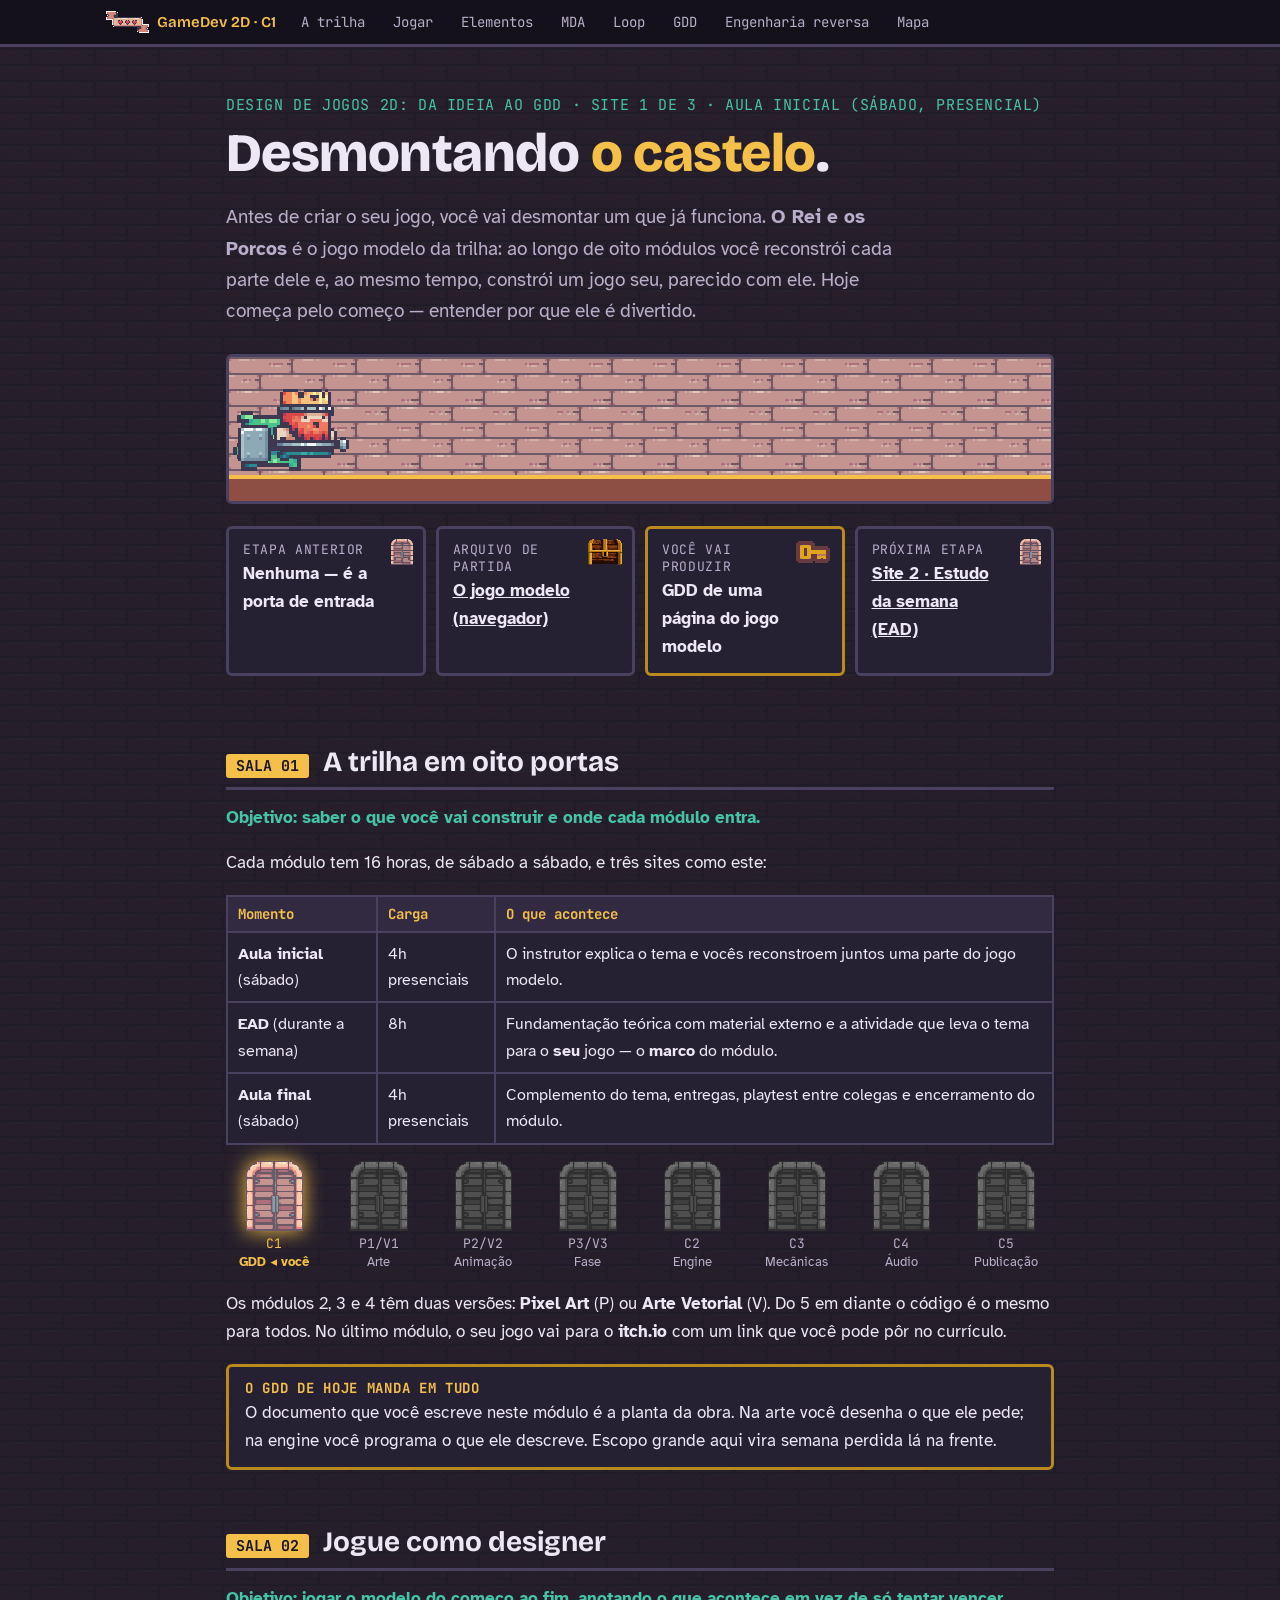
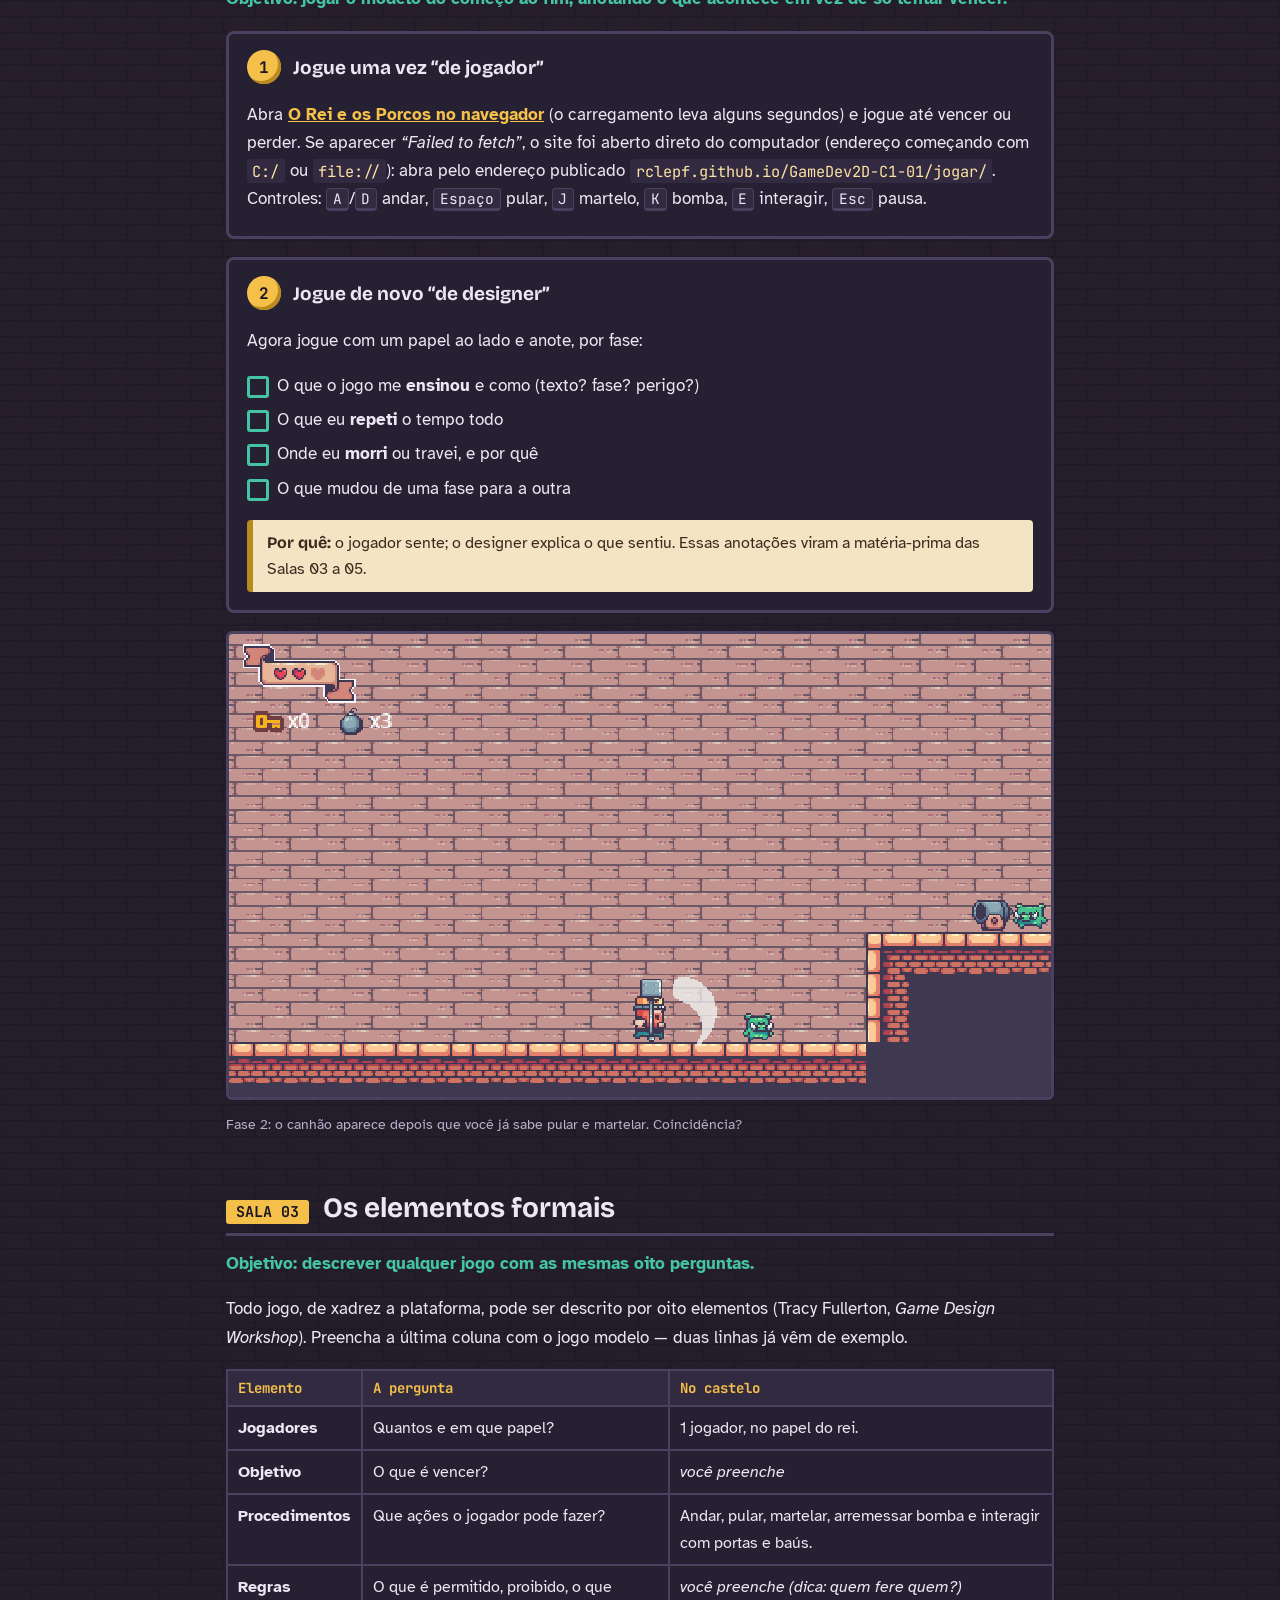
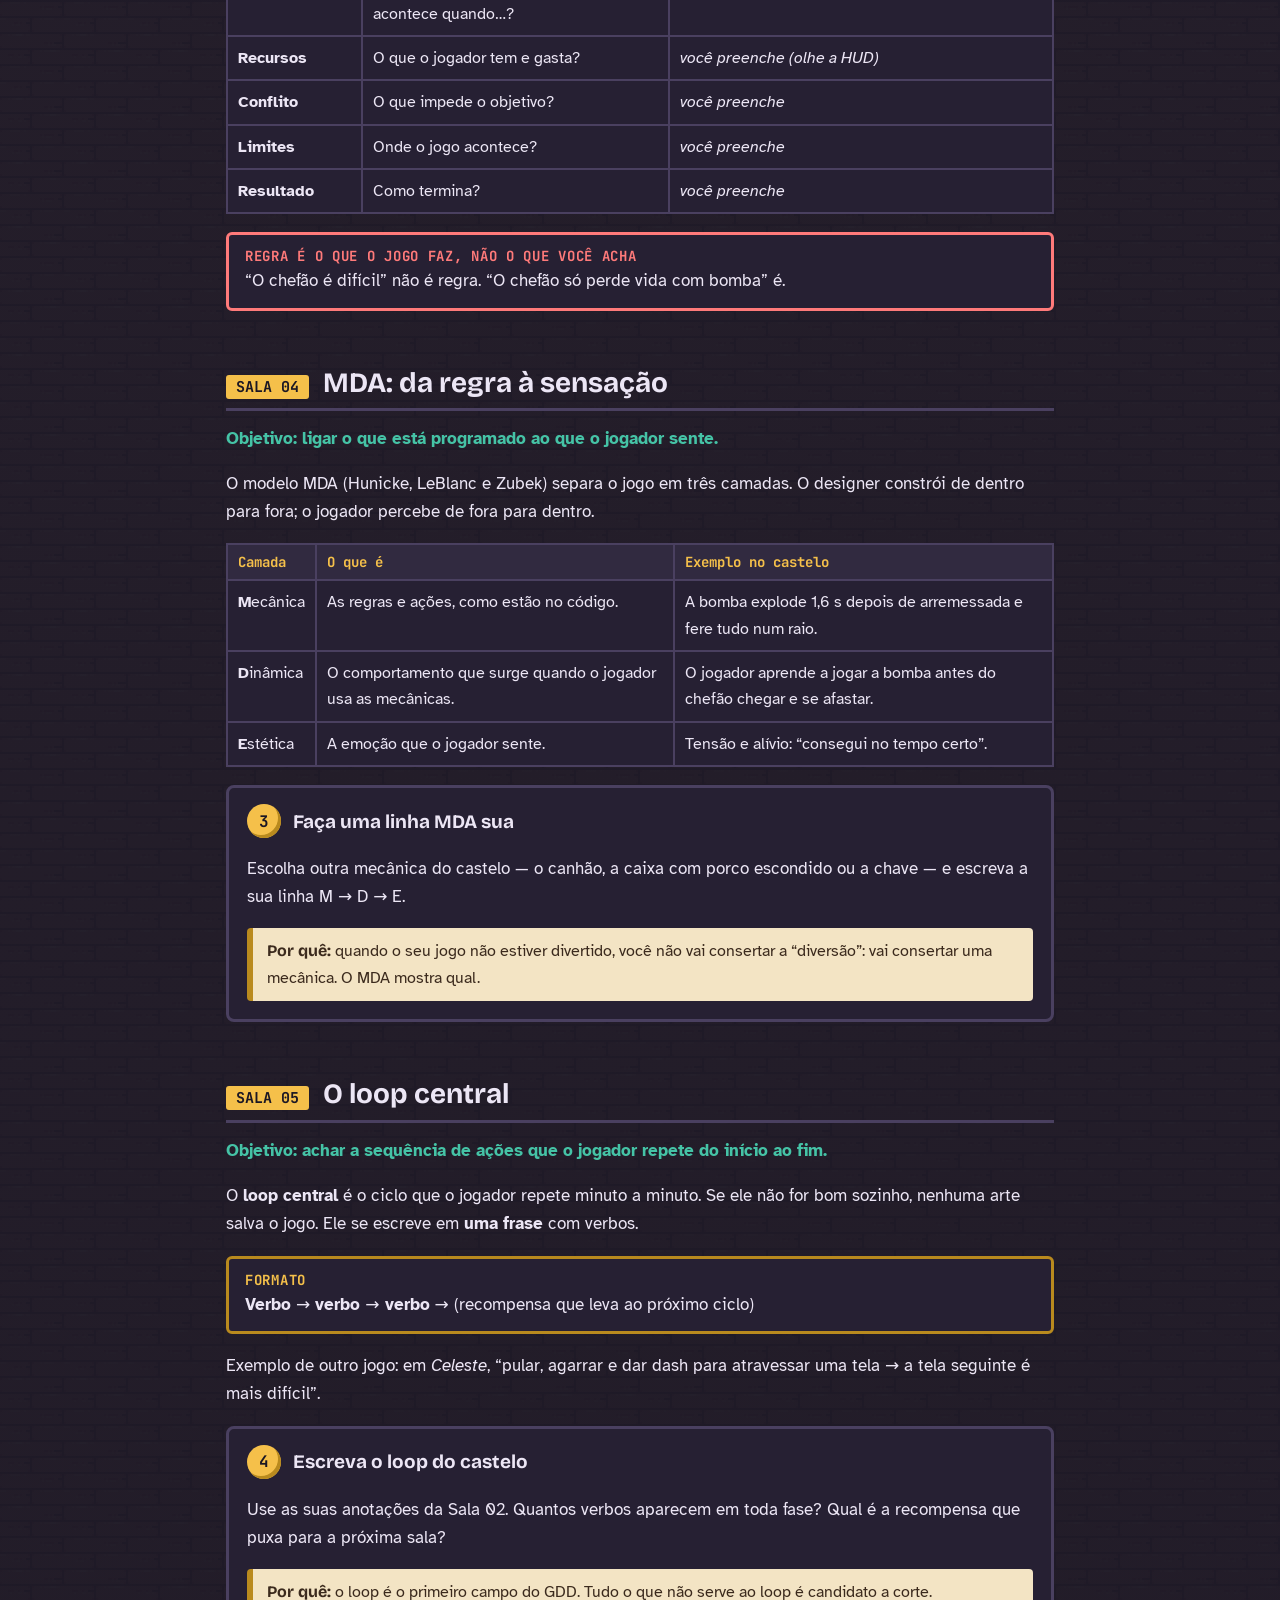
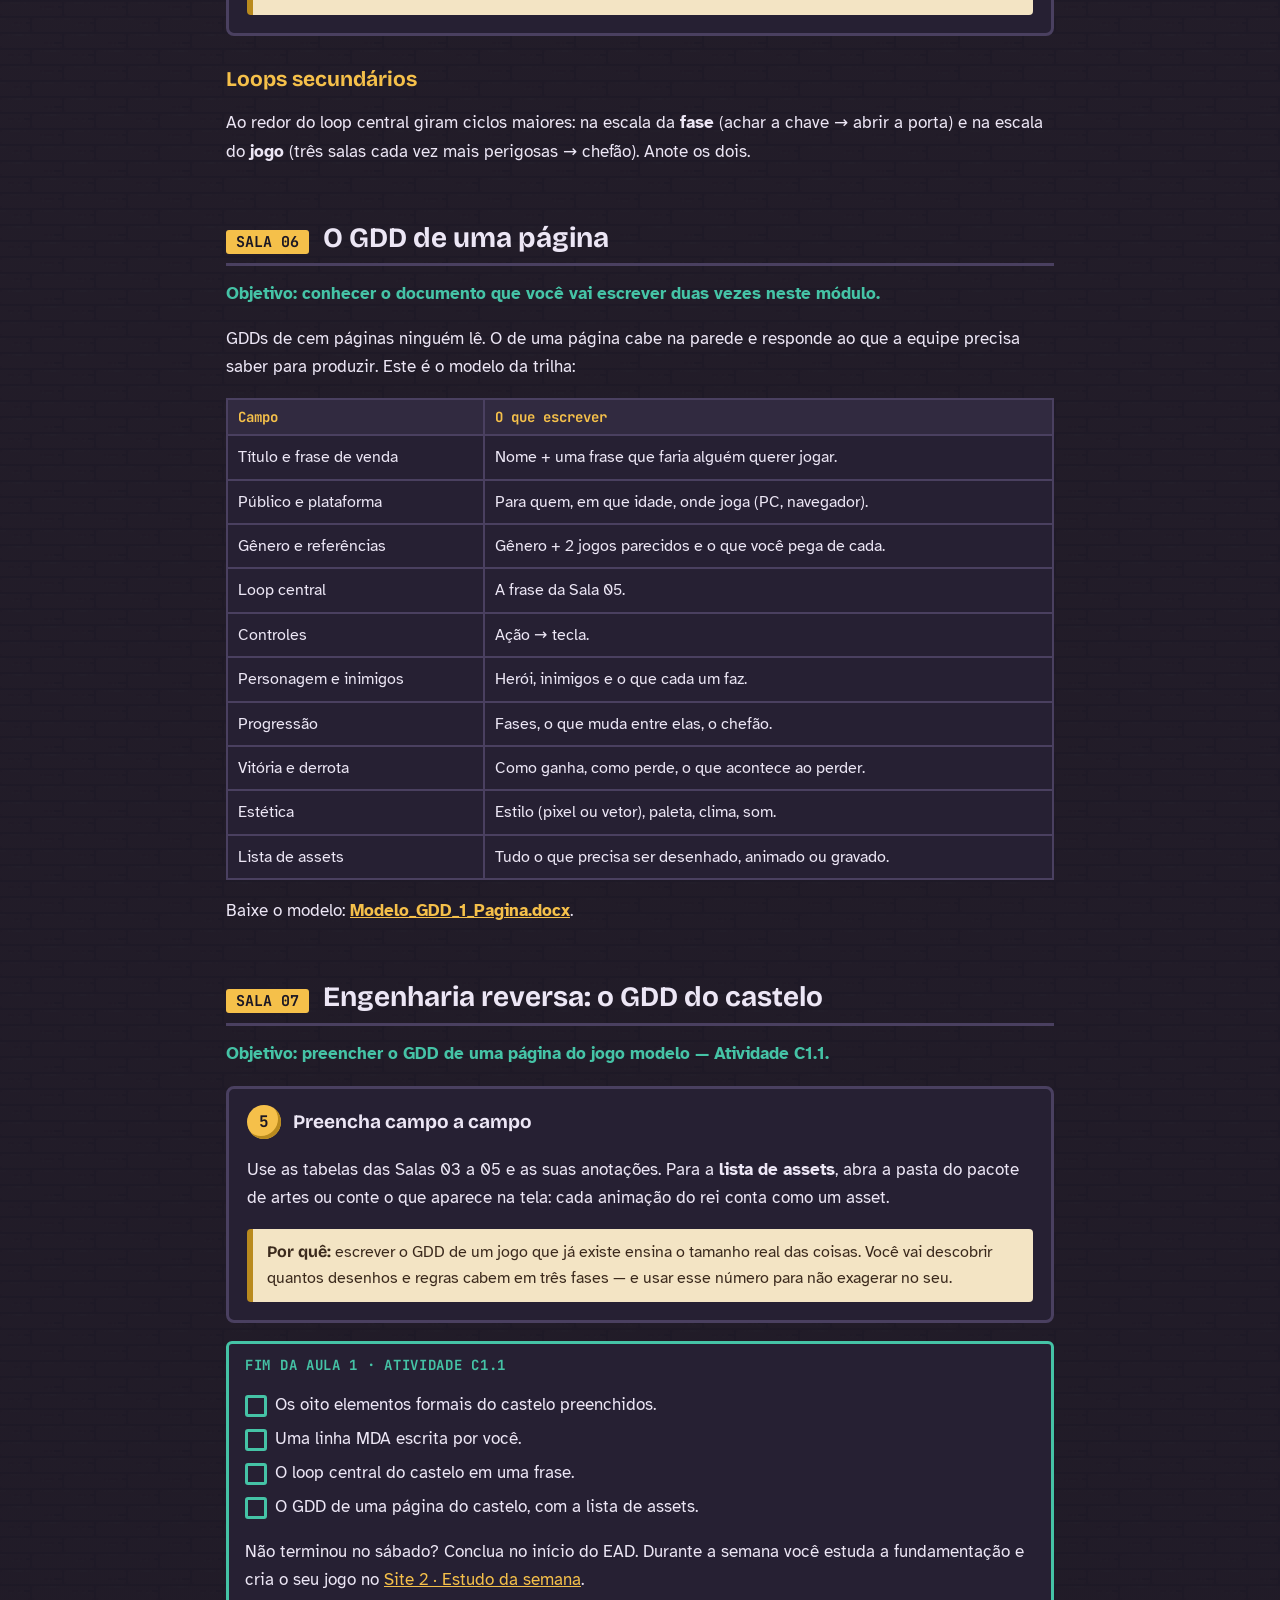
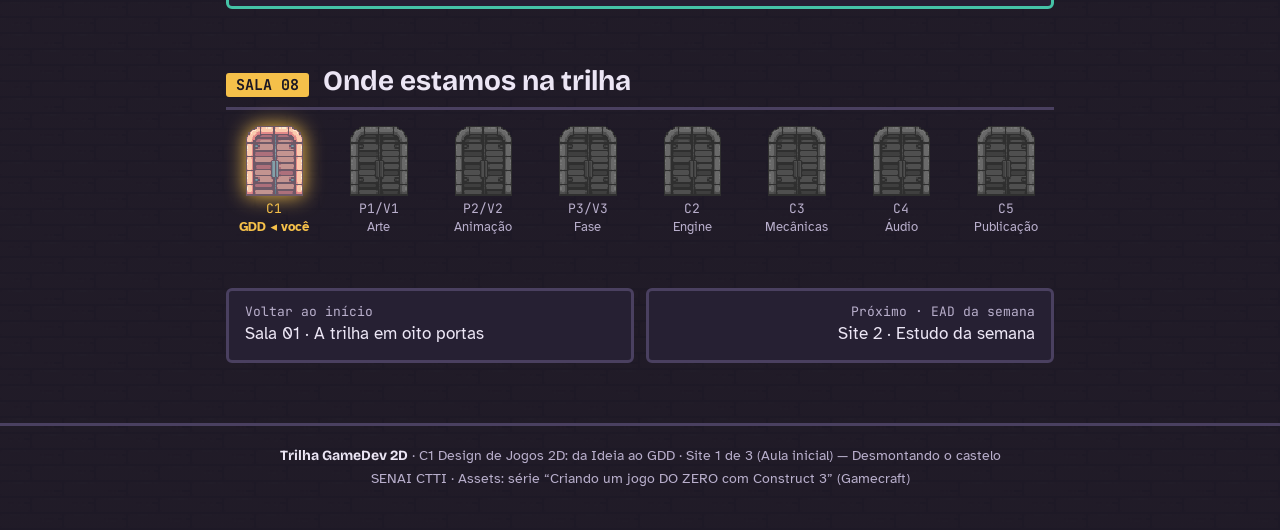
==== index.html @ 8944d8a1 "first commit" ====
<!DOCTYPE html>
<html lang="pt-BR">
<head>
<meta charset="utf-8">
<meta name="viewport" content="width=device-width, initial-scale=1">
<title>C1 · Desmontando o castelo — Trilha GameDev 2D</title>
<link rel="preconnect" href="https://fonts.googleapis.com">
<link rel="preconnect" href="https://fonts.gstatic.com" crossorigin>
<link href="https://fonts.googleapis.com/css2?family=Atkinson+Hyperlegible:wght@400;700&family=Bricolage+Grotesque:opsz,wght@12..96,600;700;800&family=JetBrains+Mono:wght@400;600;700&display=swap" rel="stylesheet">
<link rel="stylesheet" href="trilha.css">
</head>
<body>

<header class="hud"><div class="dentro">
  <span class="marca"><img src="img/vida.png" alt="">GameDev 2D · C1</span>
  <nav>
    <a href="#sala1">A trilha</a><a href="#sala2">Jogar</a><a href="#sala3">Elementos</a><a href="#sala4">MDA</a>
    <a href="#sala5">Loop</a><a href="#sala6">GDD</a><a href="#sala7">Engenharia reversa</a><a href="#sala8">Mapa</a>
  </nav>
</div></header>

<section class="abertura">
  <div class="selo">DESIGN DE JOGOS 2D: DA IDEIA AO GDD · SITE 1 DE 3 · AULA INICIAL (SÁBADO, PRESENCIAL)</div>
  <h1>Desmontando <em>o castelo</em>.</h1>
  <p class="lead">Antes de criar o seu jogo, você vai desmontar um que já funciona. <b>O Rei e os Porcos</b> é o jogo modelo da trilha: ao longo de oito módulos você reconstrói cada parte dele e, ao mesmo tempo, constrói um jogo seu, parecido com ele. Hoje começa pelo começo — entender por que ele é divertido.</p>
  <div class="palco" aria-hidden="true"><div class="sprite porco"></div><div class="sprite rei"></div></div>

  <div class="inventario">
    <div class="slot"><img src="img/porta.png" alt=""><div class="rot">Etapa anterior</div><div class="val">Nenhuma — é a porta de entrada</div></div>
    <div class="slot"><img src="img/bau.png" alt=""><div class="rot">Arquivo de partida</div><div class="val"><a href="jogar/index.html" target="_blank" rel="noopener">O jogo modelo (navegador)</a></div></div>
    <div class="slot entrega"><img src="img/chave.png" alt=""><div class="rot">Você vai produzir</div><div class="val">GDD de uma página do jogo modelo</div></div>
    <div class="slot"><img src="img/porta.png" alt=""><div class="rot">Próxima etapa</div><div class="val"><a href="https://rclepf.github.io/GameDev2D-C1-02/">Site 2 · Estudo da semana (EAD)</a></div></div>
  </div>
</section>

<main>

<section class="sala" id="sala1">
  <div class="sala-cab"><span class="sala-num">SALA 01</span><h2>A trilha em oito portas</h2></div>
  <p class="objetivo">Objetivo: saber o que você vai construir e onde cada módulo entra.</p>
  <p>Cada módulo tem 16 horas, de sábado a sábado, e três sites como este:</p>
  <table>
    <tr><th>Momento</th><th>Carga</th><th>O que acontece</th></tr>
    <tr><td><b>Aula inicial</b> (sábado)</td><td>4h presenciais</td><td>O instrutor explica o tema e vocês reconstroem juntos uma parte do jogo modelo.</td></tr>
    <tr><td><b>EAD</b> (durante a semana)</td><td>8h</td><td>Fundamentação teórica com material externo e a atividade que leva o tema para o <b>seu</b> jogo — o <b>marco</b> do módulo.</td></tr>
    <tr><td><b>Aula final</b> (sábado)</td><td>4h presenciais</td><td>Complemento do tema, entregas, playtest entre colegas e encerramento do módulo.</td></tr>
  </table>
  <div class="mapa">
    <div class="porta aqui"><img src="img/porta.png" alt=""><b>C1</b>GDD ◂ você</div>
    <div class="porta futura"><img src="img/porta.png" alt=""><b>P1/V1</b>Arte</div>
    <div class="porta futura"><img src="img/porta.png" alt=""><b>P2/V2</b>Animação</div>
    <div class="porta futura"><img src="img/porta.png" alt=""><b>P3/V3</b>Fase</div>
    <div class="porta futura"><img src="img/porta.png" alt=""><b>C2</b>Engine</div>
    <div class="porta futura"><img src="img/porta.png" alt=""><b>C3</b>Mecânicas</div>
    <div class="porta futura"><img src="img/porta.png" alt=""><b>C4</b>Áudio</div>
    <div class="porta futura"><img src="img/porta.png" alt=""><b>C5</b>Publicação</div>
  </div>
  <p>Os módulos 2, 3 e 4 têm duas versões: <b>Pixel Art</b> (P) ou <b>Arte Vetorial</b> (V). Do 5 em diante o código é o mesmo para todos. No último módulo, o seu jogo vai para o <b>itch.io</b> com um link que você pode pôr no currículo.</p>
  <div class="caixa dica"><span class="tag">O GDD de hoje manda em tudo</span>O documento que você escreve neste módulo é a planta da obra. Na arte você desenha o que ele pede; na engine você programa o que ele descreve. Escopo grande aqui vira semana perdida lá na frente.</div>
</section>

<section class="sala" id="sala2">
  <div class="sala-cab"><span class="sala-num">SALA 02</span><h2>Jogue como designer</h2></div>
  <p class="objetivo">Objetivo: jogar o modelo do começo ao fim, anotando o que acontece em vez de só tentar vencer.</p>
  <div class="passo">
    <div class="passo-tit"><span class="moeda">1</span>Jogue uma vez “de jogador”</div>
    <p>Abra <a href="jogar/index.html" target="_blank" rel="noopener"><b>O Rei e os Porcos no navegador</b></a> (o carregamento leva alguns segundos) e jogue até vencer ou perder. Se aparecer <i>“Failed to fetch”</i>, o site foi aberto direto do computador (endereço começando com <code>C:/</code> ou <code>file://</code>): abra pelo endereço publicado <code>rclepf.github.io/GameDev2D-C1-01/jogar/</code>. Controles: <kbd>A</kbd>/<kbd>D</kbd> andar, <kbd>Espaço</kbd> pular, <kbd>J</kbd> martelo, <kbd>K</kbd> bomba, <kbd>E</kbd> interagir, <kbd>Esc</kbd> pausa.</p>
  </div>
  <div class="passo">
    <div class="passo-tit"><span class="moeda">2</span>Jogue de novo “de designer”</div>
    <p>Agora jogue com um papel ao lado e anote, por fase:</p>
    <ul class="lista-check">
      <li>O que o jogo me <b>ensinou</b> e como (texto? fase? perigo?)</li>
      <li>O que eu <b>repeti</b> o tempo todo</li>
      <li>Onde eu <b>morri</b> ou travei, e por quê</li>
      <li>O que mudou de uma fase para a outra</li>
    </ul>
    <div class="porque"><b>Por quê:</b> o jogador sente; o designer explica o que sentiu. Essas anotações viram a matéria-prima das Salas 03 a 05.</div>
  </div>
  <figure><img src="img/tela_canhao.png" alt="Fase 2: o rei sobre um bloco e um canhão operado por um porco na plataforma alta"><figcaption>Fase 2: o canhão aparece depois que você já sabe pular e martelar. Coincidência?</figcaption></figure>
</section>

<section class="sala" id="sala3">
  <div class="sala-cab"><span class="sala-num">SALA 03</span><h2>Os elementos formais</h2></div>
  <p class="objetivo">Objetivo: descrever qualquer jogo com as mesmas oito perguntas.</p>
  <p>Todo jogo, de xadrez a plataforma, pode ser descrito por oito elementos (Tracy Fullerton, <i>Game Design Workshop</i>). Preencha a última coluna com o jogo modelo — duas linhas já vêm de exemplo.</p>
  <table>
    <tr><th>Elemento</th><th>A pergunta</th><th>No castelo</th></tr>
    <tr><td><b>Jogadores</b></td><td>Quantos e em que papel?</td><td>1 jogador, no papel do rei.</td></tr>
    <tr><td><b>Objetivo</b></td><td>O que é vencer?</td><td><i>você preenche</i></td></tr>
    <tr><td><b>Procedimentos</b></td><td>Que ações o jogador pode fazer?</td><td>Andar, pular, martelar, arremessar bomba e interagir com portas e baús.</td></tr>
    <tr><td><b>Regras</b></td><td>O que é permitido, proibido, o que acontece quando…?</td><td><i>você preenche (dica: quem fere quem?)</i></td></tr>
    <tr><td><b>Recursos</b></td><td>O que o jogador tem e gasta?</td><td><i>você preenche (olhe a HUD)</i></td></tr>
    <tr><td><b>Conflito</b></td><td>O que impede o objetivo?</td><td><i>você preenche</i></td></tr>
    <tr><td><b>Limites</b></td><td>Onde o jogo acontece?</td><td><i>você preenche</i></td></tr>
    <tr><td><b>Resultado</b></td><td>Como termina?</td><td><i>você preenche</i></td></tr>
  </table>
  <div class="caixa atencao"><span class="tag">Regra é o que o jogo faz, não o que você acha</span>“O chefão é difícil” não é regra. “O chefão só perde vida com bomba” é.</div>
</section>

<section class="sala" id="sala4">
  <div class="sala-cab"><span class="sala-num">SALA 04</span><h2>MDA: da regra à sensação</h2></div>
  <p class="objetivo">Objetivo: ligar o que está programado ao que o jogador sente.</p>
  <p>O modelo MDA (Hunicke, LeBlanc e Zubek) separa o jogo em três camadas. O designer constrói de dentro para fora; o jogador percebe de fora para dentro.</p>
  <table>
    <tr><th>Camada</th><th>O que é</th><th>Exemplo no castelo</th></tr>
    <tr><td><b>M</b>ecânica</td><td>As regras e ações, como estão no código.</td><td>A bomba explode 1,6 s depois de arremessada e fere tudo num raio.</td></tr>
    <tr><td><b>D</b>inâmica</td><td>O comportamento que surge quando o jogador usa as mecânicas.</td><td>O jogador aprende a jogar a bomba antes do chefão chegar e se afastar.</td></tr>
    <tr><td><b>E</b>stética</td><td>A emoção que o jogador sente.</td><td>Tensão e alívio: “consegui no tempo certo”.</td></tr>
  </table>
  <div class="passo">
    <div class="passo-tit"><span class="moeda">3</span>Faça uma linha MDA sua</div>
    <p>Escolha outra mecânica do castelo — o canhão, a caixa com porco escondido ou a chave — e escreva a sua linha M → D → E.</p>
    <div class="porque"><b>Por quê:</b> quando o seu jogo não estiver divertido, você não vai consertar a “diversão”: vai consertar uma mecânica. O MDA mostra qual.</div>
  </div>
</section>

<section class="sala" id="sala5">
  <div class="sala-cab"><span class="sala-num">SALA 05</span><h2>O loop central</h2></div>
  <p class="objetivo">Objetivo: achar a sequência de ações que o jogador repete do início ao fim.</p>
  <p>O <b>loop central</b> é o ciclo que o jogador repete minuto a minuto. Se ele não for bom sozinho, nenhuma arte salva o jogo. Ele se escreve em <b>uma frase</b> com verbos.</p>
  <div class="caixa dica"><span class="tag">Formato</span><b>Verbo</b> → <b>verbo</b> → <b>verbo</b> → (recompensa que leva ao próximo ciclo)</div>
  <p>Exemplo de outro jogo: em <i>Celeste</i>, “pular, agarrar e dar dash para atravessar uma tela → a tela seguinte é mais difícil”.</p>
  <div class="passo">
    <div class="passo-tit"><span class="moeda">4</span>Escreva o loop do castelo</div>
    <p>Use as suas anotações da Sala 02. Quantos verbos aparecem em toda fase? Qual é a recompensa que puxa para a próxima sala?</p>
    <div class="porque"><b>Por quê:</b> o loop é o primeiro campo do GDD. Tudo o que não serve ao loop é candidato a corte.</div>
  </div>
  <h3>Loops secundários</h3>
  <p>Ao redor do loop central giram ciclos maiores: na escala da <b>fase</b> (achar a chave → abrir a porta) e na escala do <b>jogo</b> (três salas cada vez mais perigosas → chefão). Anote os dois.</p>
</section>

<section class="sala" id="sala6">
  <div class="sala-cab"><span class="sala-num">SALA 06</span><h2>O GDD de uma página</h2></div>
  <p class="objetivo">Objetivo: conhecer o documento que você vai escrever duas vezes neste módulo.</p>
  <p>GDDs de cem páginas ninguém lê. O de uma página cabe na parede e responde ao que a equipe precisa saber para produzir. Este é o modelo da trilha:</p>
  <table>
    <tr><th>Campo</th><th>O que escrever</th></tr>
    <tr><td>Título e frase de venda</td><td>Nome + uma frase que faria alguém querer jogar.</td></tr>
    <tr><td>Público e plataforma</td><td>Para quem, em que idade, onde joga (PC, navegador).</td></tr>
    <tr><td>Gênero e referências</td><td>Gênero + 2 jogos parecidos e o que você pega de cada.</td></tr>
    <tr><td>Loop central</td><td>A frase da Sala 05.</td></tr>
    <tr><td>Controles</td><td>Ação → tecla.</td></tr>
    <tr><td>Personagem e inimigos</td><td>Herói, inimigos e o que cada um faz.</td></tr>
    <tr><td>Progressão</td><td>Fases, o que muda entre elas, o chefão.</td></tr>
    <tr><td>Vitória e derrota</td><td>Como ganha, como perde, o que acontece ao perder.</td></tr>
    <tr><td>Estética</td><td>Estilo (pixel ou vetor), paleta, clima, som.</td></tr>
    <tr><td>Lista de assets</td><td>Tudo o que precisa ser desenhado, animado ou gravado.</td></tr>
  </table>
  <p>Baixe o modelo: <a href="Modelo_GDD_1_Pagina.docx"><b>Modelo_GDD_1_Pagina.docx</b></a>.</p>
</section>

<section class="sala" id="sala7">
  <div class="sala-cab"><span class="sala-num">SALA 07</span><h2>Engenharia reversa: o GDD do castelo</h2></div>
  <p class="objetivo">Objetivo: preencher o GDD de uma página do jogo modelo — Atividade C1.1.</p>
  <div class="passo">
    <div class="passo-tit"><span class="moeda">5</span>Preencha campo a campo</div>
    <p>Use as tabelas das Salas 03 a 05 e as suas anotações. Para a <b>lista de assets</b>, abra a pasta do pacote de artes ou conte o que aparece na tela: cada animação do rei conta como um asset.</p>
    <div class="porque"><b>Por quê:</b> escrever o GDD de um jogo que já existe ensina o tamanho real das coisas. Você vai descobrir quantos desenhos e regras cabem em três fases — e usar esse número para não exagerar no seu.</div>
  </div>
  <div class="caixa checkpoint"><span class="tag">Fim da aula 1 · Atividade C1.1</span>
    <ul class="lista-check">
      <li>Os oito elementos formais do castelo preenchidos.</li>
      <li>Uma linha MDA escrita por você.</li>
      <li>O loop central do castelo em uma frase.</li>
      <li>O GDD de uma página do castelo, com a lista de assets.</li>
    </ul>
    Não terminou no sábado? Conclua no início do EAD. Durante a semana você estuda a fundamentação e cria o seu jogo no <a href="https://rclepf.github.io/GameDev2D-C1-02/">Site 2 · Estudo da semana</a>.
  </div>
</section>

<section class="sala" id="sala8">
  <div class="sala-cab"><span class="sala-num">SALA 08</span><h2>Onde estamos na trilha</h2></div>
  <div class="mapa">
    <div class="porta aqui"><img src="img/porta.png" alt=""><b>C1</b>GDD ◂ você</div>
    <div class="porta futura"><img src="img/porta.png" alt=""><b>P1/V1</b>Arte</div>
    <div class="porta futura"><img src="img/porta.png" alt=""><b>P2/V2</b>Animação</div>
    <div class="porta futura"><img src="img/porta.png" alt=""><b>P3/V3</b>Fase</div>
    <div class="porta futura"><img src="img/porta.png" alt=""><b>C2</b>Engine</div>
    <div class="porta futura"><img src="img/porta.png" alt=""><b>C3</b>Mecânicas</div>
    <div class="porta futura"><img src="img/porta.png" alt=""><b>C4</b>Áudio</div>
    <div class="porta futura"><img src="img/porta.png" alt=""><b>C5</b>Publicação</div>
  </div>
  <nav class="vizinhos">
    <a href="#sala1"><small>Voltar ao início</small>Sala 01 · A trilha em oito portas</a>
    <a class="prox" href="https://rclepf.github.io/GameDev2D-C1-02/"><small>Próximo · EAD da semana</small>Site 2 · Estudo da semana</a>
  </nav>
</section>
</main>

<footer><b>Trilha GameDev 2D</b> · C1 Design de Jogos 2D: da Ideia ao GDD · Site 1 de 3 (Aula inicial) — Desmontando o castelo<br>SENAI CTTI · Assets: série “Criando um jogo DO ZERO com Construct 3” (Gamecraft)</footer>
<script src="trilha.js"></script>
</body>
</html>
---- trilha.css ----
/* Trilha GameDev 2D — identidade visual "castelo em pixel art" (SENAI CTTI) */
:root {
  --noite: #1b1724;
  --pedra: #262033;
  --pedra-2: #312a40;
  --borda: #4a4060;
  --texto: #ece6f5;
  --texto-2: #b9afcc;
  --ouro: #f5c04a;
  --ouro-esc: #b98a1e;
  --tijolo: #d98e7b;
  --porco: #45c3a6;
  --perigo: #ff7a7a;
  --pergaminho: #f3e4c4;
  --tinta: #3b2a1d;
  --codigo: #14111b;
  --largura: 860px;
  --pixel: "Bricolage Grotesque", "Segoe UI", system-ui, sans-serif;  /* títulos: legível, com personalidade */
  --rotulo: "JetBrains Mono", Consolas, monospace;              /* etiquetas pequenas */
  --corpo: "Atkinson Hyperlegible", system-ui, sans-serif;
  --mono: "JetBrains Mono", Consolas, monospace;
}
* { box-sizing: border-box; }
html { scroll-behavior: smooth; scroll-padding-top: 72px; }
body {
  margin: 0; background: var(--noite); color: var(--texto);
  font: 17px/1.65 var(--corpo);
  background-image: linear-gradient(rgba(27,23,36,.93), rgba(27,23,36,.97)), url(img/tijolo.png);
  background-size: auto, 64px 64px; image-rendering: pixelated;
}
img { image-rendering: pixelated; max-width: 100%; }
a { color: var(--ouro); }
code { font: .9em var(--mono); background: var(--pedra-2); padding: .1em .35em; border-radius: 3px; color: #ffe3a3; }
kbd { font: .85em var(--mono); background: var(--pedra-2); border: 1px solid var(--borda); border-bottom-width: 3px; border-radius: 4px; padding: 0 .4em; }

/* barra superior estilo HUD */
.hud {
  position: sticky; top: 0; z-index: 10; background: rgba(20,17,27,.95);
  border-bottom: 3px solid var(--borda); backdrop-filter: blur(4px);
}
.hud .dentro { max-width: 1100px; margin: 0 auto; display: flex; align-items: center; gap: 14px; padding: 8px 16px; overflow-x: auto; }
.hud .marca { font: 600 15px var(--pixel); color: var(--ouro); white-space: nowrap; display: flex; align-items: center; gap: 8px; }
.hud .marca img { height: 22px; }
.hud nav { display: flex; gap: 6px; }
.hud nav a {
  font: 14px var(--rotulo); color: var(--texto-2); text-decoration: none; white-space: nowrap;
  padding: 3px 9px; border: 2px solid transparent; border-radius: 4px;
}
.hud nav a:hover { color: var(--texto); border-color: var(--borda); background: var(--pedra); }

/* abertura */
.abertura { max-width: var(--largura); margin: 0 auto; padding: 48px 16px 8px; }
.selo { font: 15px var(--rotulo); color: var(--porco); letter-spacing: .04em; }
h1 { font: 800 clamp(34px, 6vw, 54px)/1.08 var(--pixel); letter-spacing: -0.01em; margin: 10px 0 14px; color: var(--texto); }
h1 em { font-style: normal; color: var(--ouro); }
.lead { font-size: 19px; color: var(--texto-2); max-width: 680px; }
.palco {
  margin: 26px 0 8px; height: 150px; position: relative; overflow: hidden;
  border: 3px solid var(--borda); border-radius: 6px; background: var(--pedra) url(img/tijolo.png) 0 0 / 64px 64px;
}
.palco::after { content: ""; position: absolute; left: 0; right: 0; bottom: 0; height: 22px; background: #8d4f43; border-top: 4px solid var(--ouro); }
.sprite { position: absolute; bottom: 22px; background-repeat: no-repeat; }
.rei { width: 219px; height: 180px; background-image: url(img/rei_run.png); animation: quadros 0.8s steps(8) infinite, atravessa 9s linear infinite; bottom: -14px; }
.porco { width: 84px; height: 84px; background-image: url(img/porco_run.png); animation: quadros6 0.6s steps(6) infinite, foge 9s linear infinite; bottom: 18px; }
@keyframes quadros { to { background-position: -1752px 0; } }
@keyframes quadros6 { to { background-position: -504px 0; } }
@keyframes atravessa { from { left: -220px; } to { left: 100%; } }
@keyframes foge { from { left: -40px; transform: scaleX(-1); } to { left: calc(100% + 200px); transform: scaleX(-1); } }
@media (prefers-reduced-motion: reduce) { .rei, .porco { animation: none; left: 30%; } .porco { left: 60%; } }

/* inventário (ficha da etapa) */
.inventario { display: grid; grid-template-columns: repeat(auto-fit, minmax(190px, 1fr)); gap: 10px; margin: 22px 0 6px; }
.slot { background: var(--pedra); border: 3px solid var(--borda); border-radius: 6px; padding: 12px 46px 12px 14px; position: relative; }
.slot .rot { font: 13px var(--rotulo); color: var(--texto-2); text-transform: uppercase; letter-spacing: .05em; }
.slot .val { font-weight: 700; margin-top: 2px; }
.slot .val a { color: var(--texto); }
.slot img { position: absolute; right: 10px; top: 10px; height: 26px; opacity: .9; }
.slot.entrega { border-color: var(--ouro-esc); }

/* salas (seções) */
main { max-width: var(--largura); margin: 0 auto; padding: 0 16px 60px; }
.sala { margin-top: 56px; }
.sala-cab { display: flex; align-items: baseline; gap: 14px; border-bottom: 3px solid var(--borda); padding-bottom: 8px; margin-bottom: 14px; }
.sala-num { font: 700 15px var(--rotulo); color: var(--noite); background: var(--ouro); padding: 2px 10px; border-radius: 3px; white-space: nowrap; }
h2 { font: 700 28px/1.2 var(--pixel); margin: 0; }
.objetivo { color: var(--porco); font-weight: 700; margin: 0 0 12px; }
h3 { font: 700 21px var(--pixel); color: var(--ouro); margin: 30px 0 8px; }

/* passos */
.passo { background: var(--pedra); border: 3px solid var(--borda); border-radius: 8px; padding: 16px 18px 6px; margin: 18px 0; }
.passo-tit { display: flex; align-items: center; gap: 12px; font: 700 19px var(--pixel); margin-bottom: 6px; }
.moeda {
  width: 34px; height: 34px; flex: none; border-radius: 50%; display: grid; place-items: center;
  background: var(--ouro); color: var(--noite); font: 700 16px var(--rotulo); box-shadow: inset -3px -3px 0 var(--ouro-esc);
}
.porque { background: var(--pergaminho); color: var(--tinta); border-radius: 4px; padding: 10px 14px; margin: 10px 0 12px; font-size: 16px; border-left: 6px solid var(--ouro-esc); }
.porque b:first-child { font-family: var(--pixel); }

/* caixas de destaque */
.caixa { border-radius: 6px; padding: 12px 16px; margin: 18px 0; border: 3px solid; background: var(--pedra); }
.caixa .tag { font: 700 14px var(--rotulo); text-transform: uppercase; letter-spacing: .05em; display: block; margin-bottom: 2px; }
.caixa.checkpoint { border-color: var(--porco); } .caixa.checkpoint .tag { color: var(--porco); }
.caixa.atencao { border-color: var(--perigo); } .caixa.atencao .tag { color: var(--perigo); }
.caixa.dica { border-color: var(--ouro-esc); } .caixa.dica .tag { color: var(--ouro); }
.caixa.video { border-color: var(--tijolo); } .caixa.video .tag { color: var(--tijolo); }

/* código */
pre { tab-size: 4; -moz-tab-size: 4; position: relative; background: var(--codigo); border: 2px solid var(--borda); border-radius: 6px; padding: 14px 16px; overflow-x: auto; margin: 12px 0; }
pre code { background: none; padding: 0; color: #e8e2f2; font-size: 14.5px; line-height: 1.55; }
pre .copiar {
  position: absolute; top: 6px; right: 6px; font: 12px var(--rotulo); background: var(--pedra-2); color: var(--texto-2);
  border: 2px solid var(--borda); border-radius: 4px; padding: 2px 8px; cursor: pointer;
}
pre .copiar:hover { color: var(--ouro); }
pre .arquivo { display: block; font: 12px var(--rotulo); color: var(--texto-2); margin: -4px 0 8px; }
.hljs-keyword, .hljs-built_in { color: #ff9e7a; } .hljs-string { color: #b5e48c; } .hljs-number, .hljs-literal { color: #f5c04a; }
.hljs-comment { color: #8a7fa3; font-style: italic; } .hljs-title, .hljs-title.function_ { color: #7cd6ff; } .hljs-meta { color: #45c3a6; }

/* tabelas e figuras */
table { width: 100%; border-collapse: collapse; margin: 14px 0; font-size: 16px; }
th { font: 700 14px var(--rotulo); text-align: left; color: var(--ouro); background: var(--pedra-2); }
th, td { border: 2px solid var(--borda); padding: 8px 10px; vertical-align: top; }
td { background: var(--pedra); }
figure { margin: 18px 0; }
figure img { width: 100%; border: 3px solid var(--borda); border-radius: 6px; }
figcaption { font-size: 14px; color: var(--texto-2); margin-top: 4px; }
.lista-check { list-style: none; padding: 0; }
.lista-check li { padding-left: 30px; position: relative; margin: 6px 0; }
.lista-check li::before { content: ""; position: absolute; left: 0; top: 4px; width: 16px; height: 16px; border: 3px solid var(--porco); border-radius: 3px; }

/* mapa da trilha */
.mapa { display: grid; grid-template-columns: repeat(8, 1fr); gap: 8px; margin: 16px 0; }
.porta { text-align: center; font-size: 13px; color: var(--texto-2); }
.porta img { height: 70px; display: block; margin: 0 auto 4px; }
.porta.feita img { filter: saturate(.6) brightness(.85); }
.porta.futura img { filter: grayscale(1) brightness(.5); }
.porta.aqui { color: var(--ouro); font-weight: 700; }
.porta.aqui img { filter: drop-shadow(0 0 10px var(--ouro)); }
.porta b { display: block; font: 13px var(--rotulo); }
@media (max-width: 640px) { .mapa { grid-template-columns: repeat(4, 1fr); } }

/* navegação de rodapé */
.vizinhos { display: flex; justify-content: space-between; gap: 12px; margin-top: 50px; }
.vizinhos a { flex: 1; text-decoration: none; background: var(--pedra); border: 3px solid var(--borda); border-radius: 6px; padding: 12px 16px; color: var(--texto); }
.vizinhos a:hover { border-color: var(--ouro-esc); }
.vizinhos small { display: block; font: 13px var(--rotulo); color: var(--texto-2); }
.vizinhos .prox { text-align: right; }
footer { border-top: 3px solid var(--borda); padding: 18px 16px 40px; text-align: center; color: var(--texto-2); font-size: 14px; }
footer b { font-family: var(--pixel); color: var(--texto); }
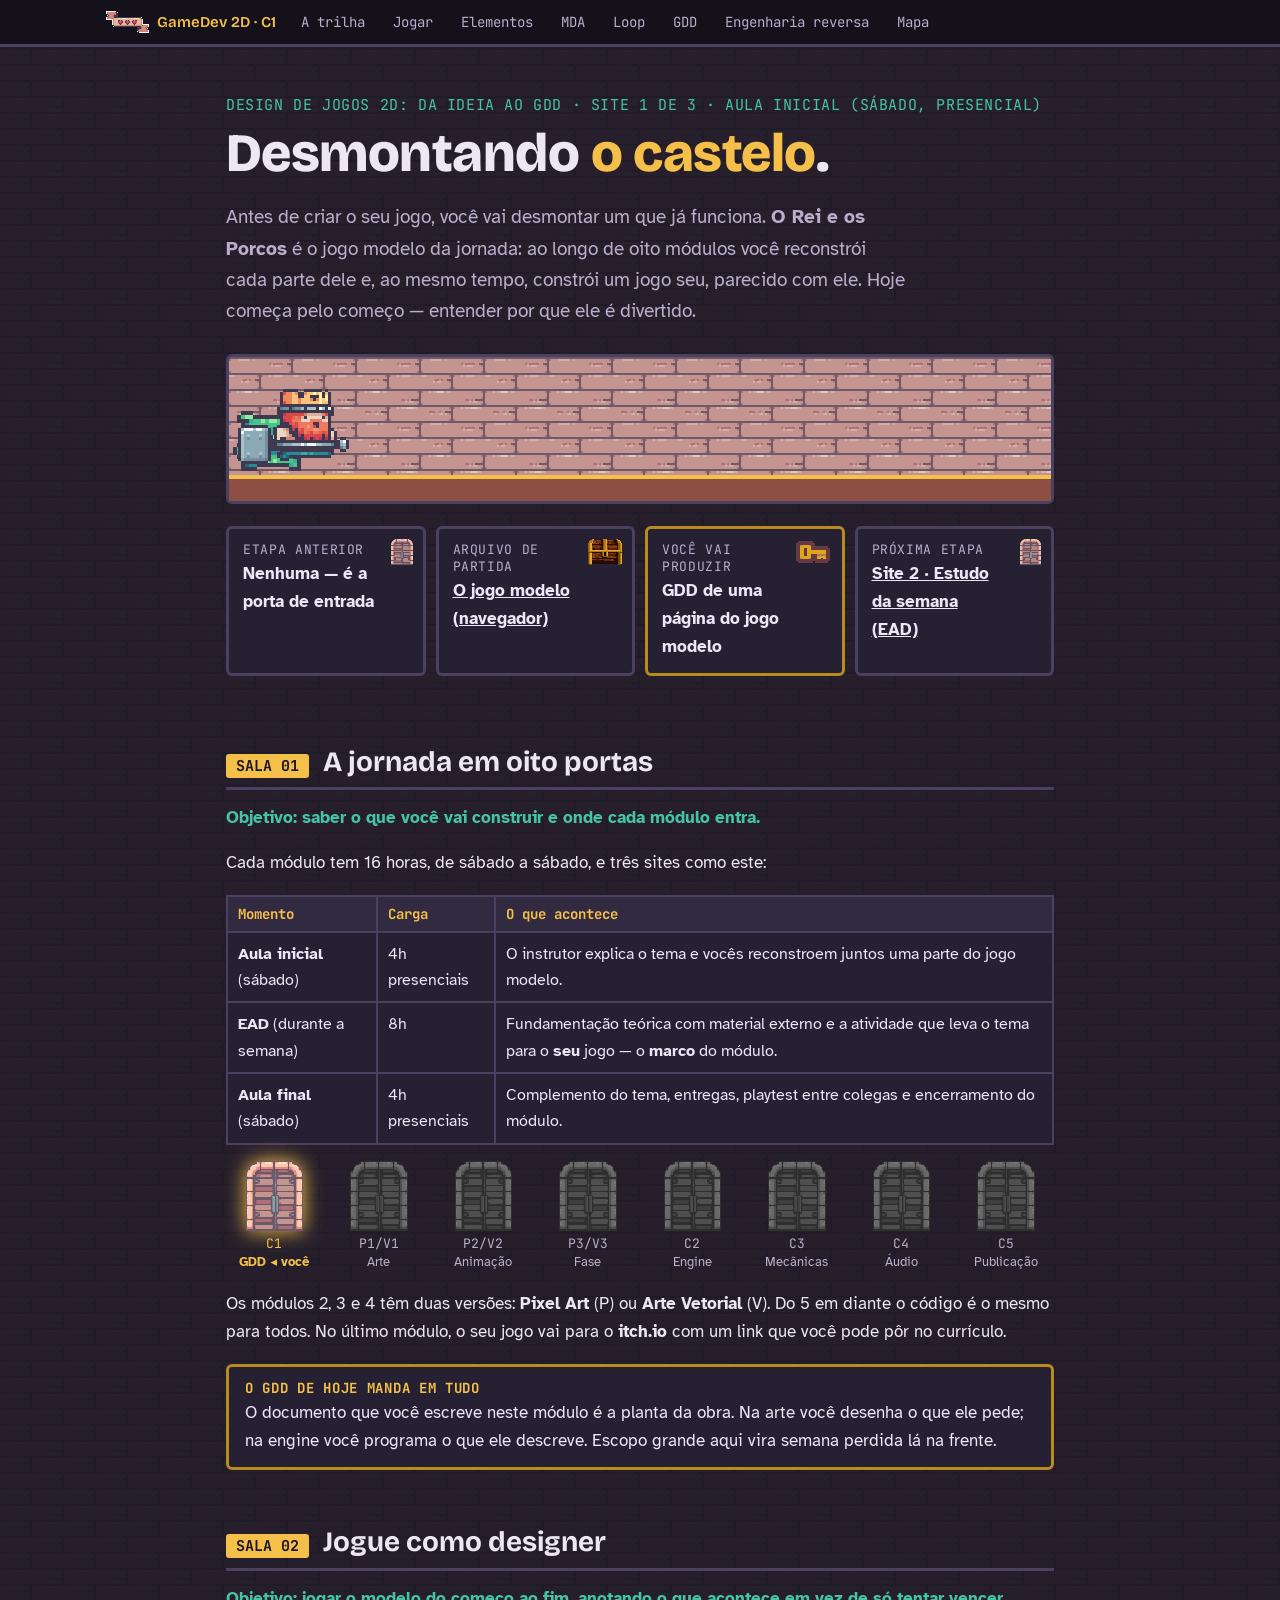
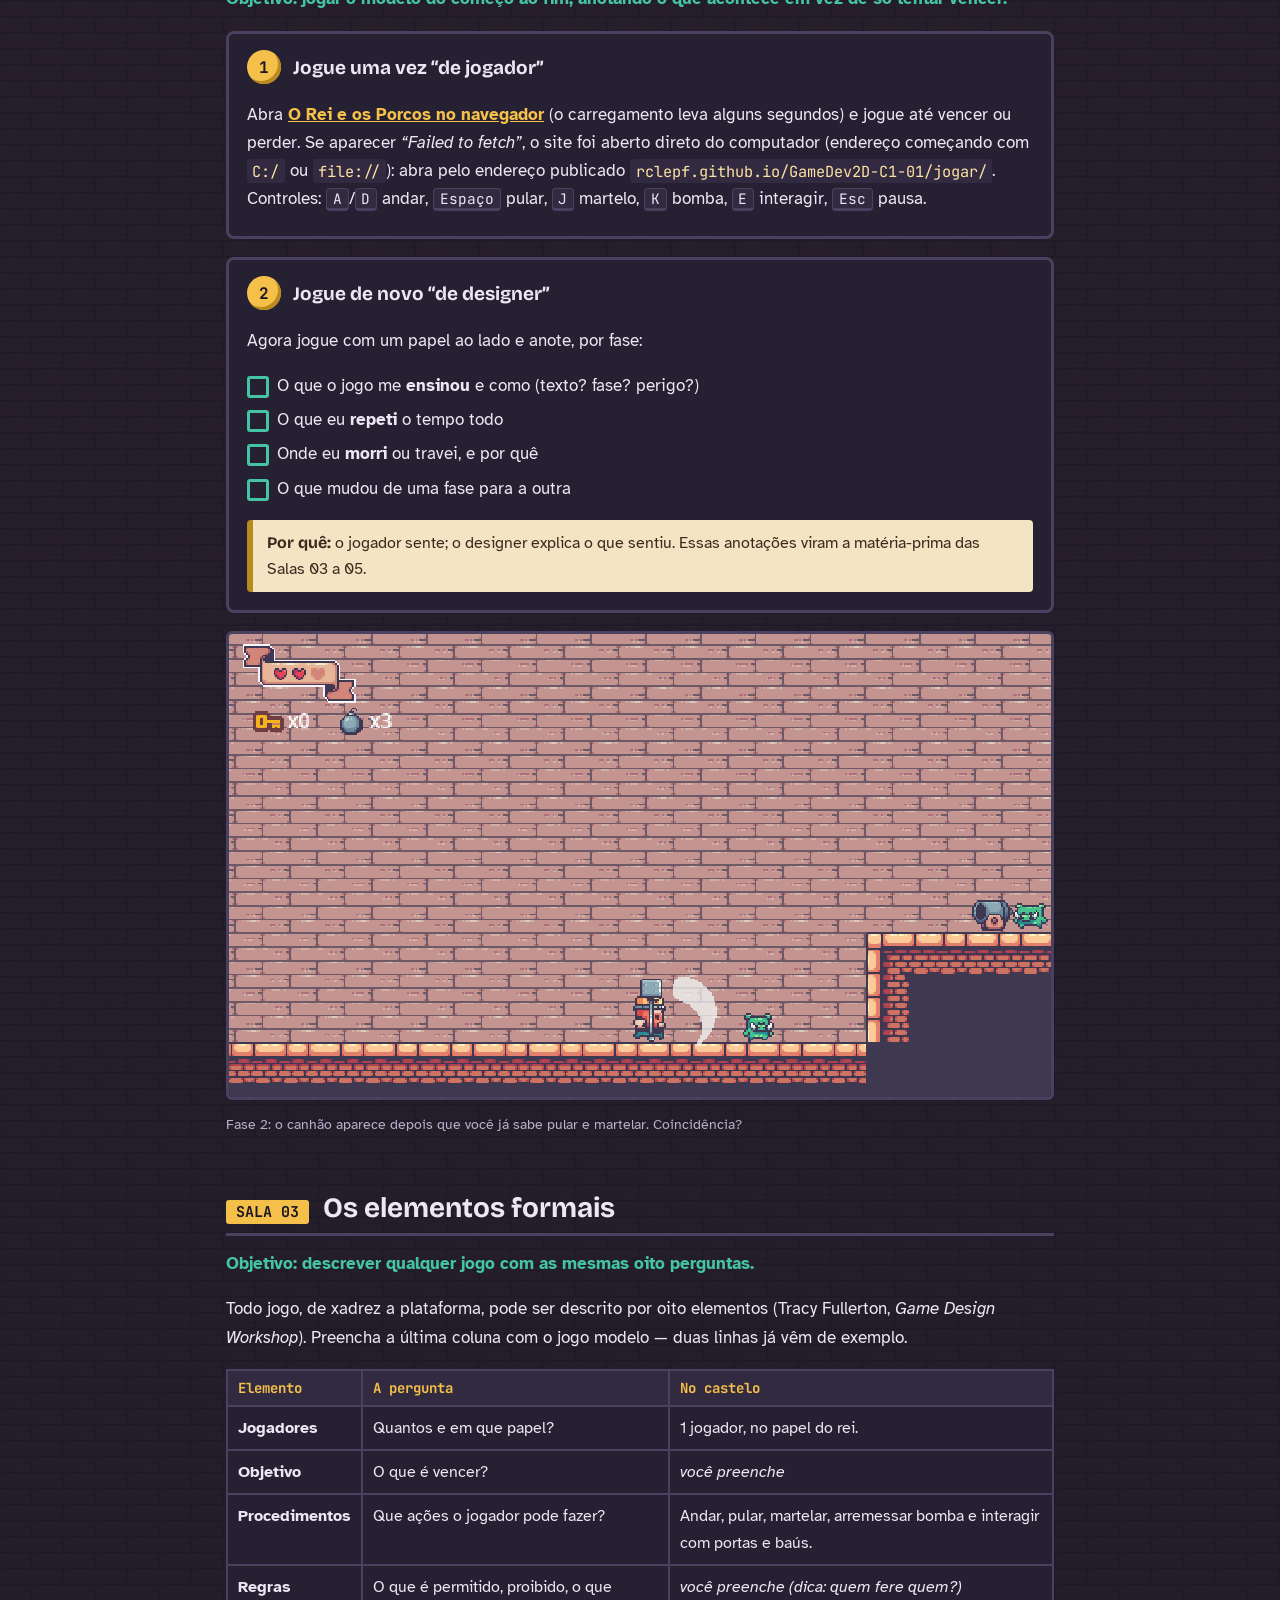
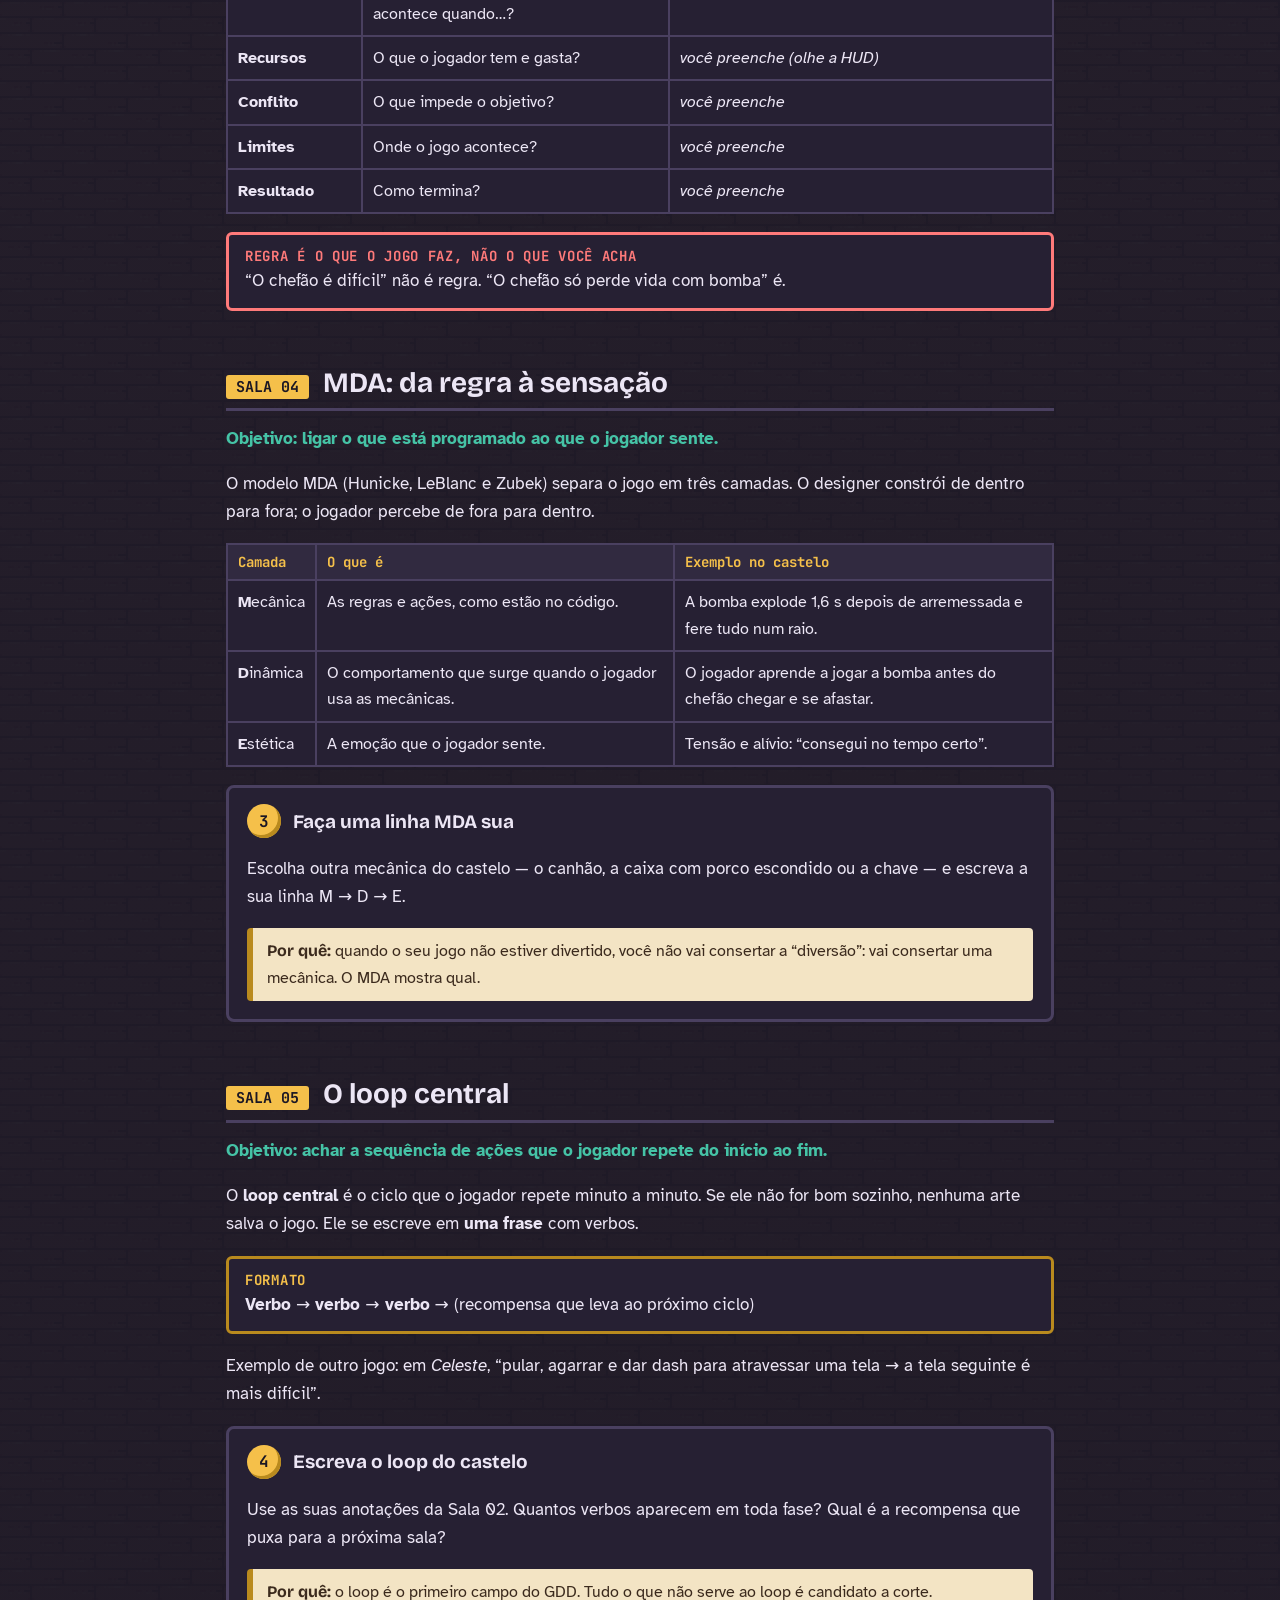
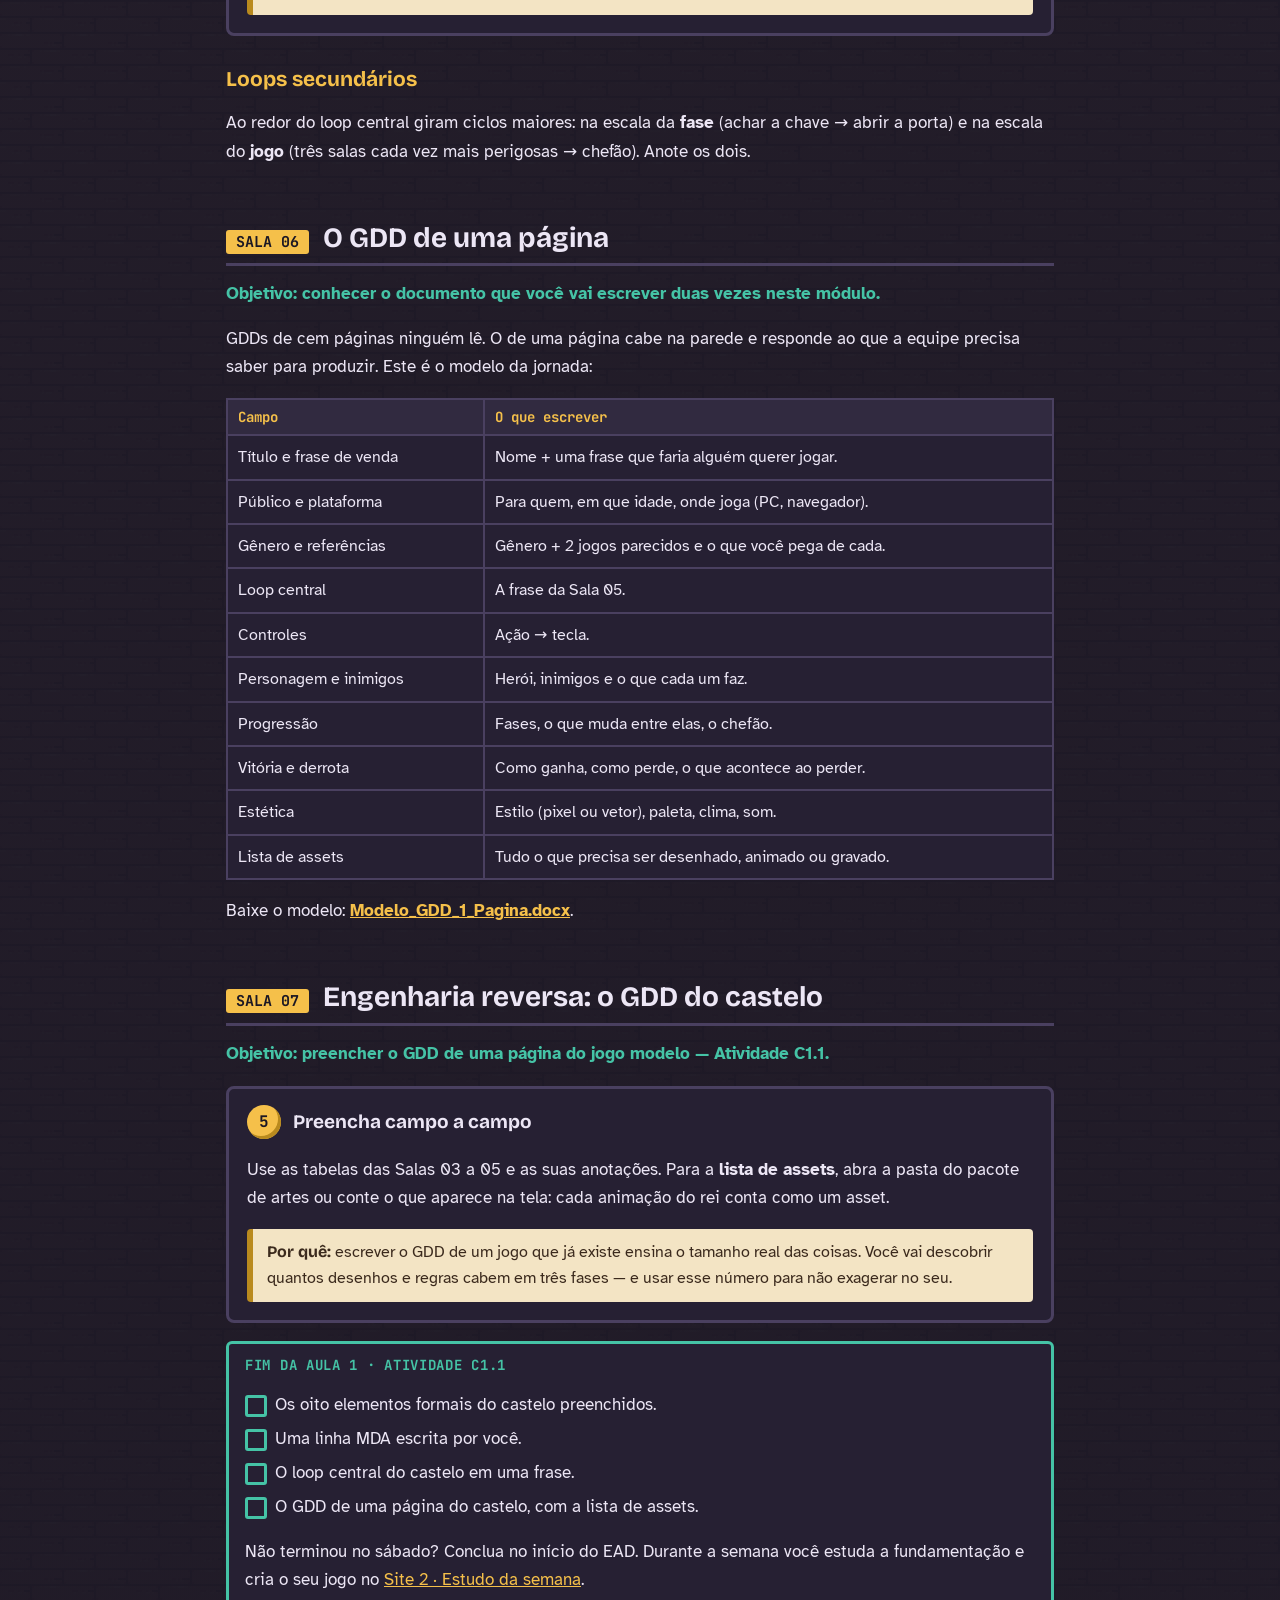
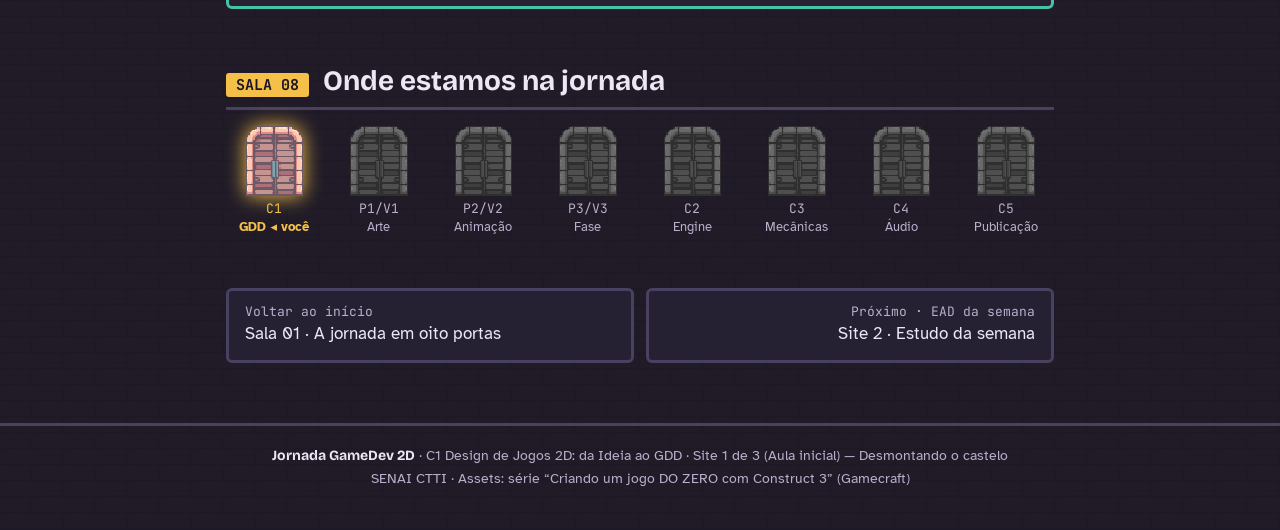
==== commit 86a3bb49: "Atualiza arquivos do site GameDev2D-C1-01" ====
--- a/index.html
+++ b/index.html
@@ -3,7 +3,7 @@
 <head>
 <meta charset="utf-8">
 <meta name="viewport" content="width=device-width, initial-scale=1">
-<title>C1 · Desmontando o castelo — Trilha GameDev 2D</title>
+<title>C1 · Desmontando o castelo — Jornada GameDev 2D</title>
 <link rel="preconnect" href="https://fonts.googleapis.com">
 <link rel="preconnect" href="https://fonts.gstatic.com" crossorigin>
 <link href="https://fonts.googleapis.com/css2?family=Atkinson+Hyperlegible:wght@400;700&family=Bricolage+Grotesque:opsz,wght@12..96,600;700;800&family=JetBrains+Mono:wght@400;600;700&display=swap" rel="stylesheet">
@@ -22,7 +22,7 @@
 <section class="abertura">
   <div class="selo">DESIGN DE JOGOS 2D: DA IDEIA AO GDD · SITE 1 DE 3 · AULA INICIAL (SÁBADO, PRESENCIAL)</div>
   <h1>Desmontando <em>o castelo</em>.</h1>
-  <p class="lead">Antes de criar o seu jogo, você vai desmontar um que já funciona. <b>O Rei e os Porcos</b> é o jogo modelo da trilha: ao longo de oito módulos você reconstrói cada parte dele e, ao mesmo tempo, constrói um jogo seu, parecido com ele. Hoje começa pelo começo — entender por que ele é divertido.</p>
+  <p class="lead">Antes de criar o seu jogo, você vai desmontar um que já funciona. <b>O Rei e os Porcos</b> é o jogo modelo da jornada: ao longo de oito módulos você reconstrói cada parte dele e, ao mesmo tempo, constrói um jogo seu, parecido com ele. Hoje começa pelo começo — entender por que ele é divertido.</p>
   <div class="palco" aria-hidden="true"><div class="sprite porco"></div><div class="sprite rei"></div></div>
 
   <div class="inventario">
@@ -36,7 +36,7 @@
 <main>
 
 <section class="sala" id="sala1">
-  <div class="sala-cab"><span class="sala-num">SALA 01</span><h2>A trilha em oito portas</h2></div>
+  <div class="sala-cab"><span class="sala-num">SALA 01</span><h2>A jornada em oito portas</h2></div>
   <p class="objetivo">Objetivo: saber o que você vai construir e onde cada módulo entra.</p>
   <p>Cada módulo tem 16 horas, de sábado a sábado, e três sites como este:</p>
   <table>
@@ -133,7 +133,7 @@
 <section class="sala" id="sala6">
   <div class="sala-cab"><span class="sala-num">SALA 06</span><h2>O GDD de uma página</h2></div>
   <p class="objetivo">Objetivo: conhecer o documento que você vai escrever duas vezes neste módulo.</p>
-  <p>GDDs de cem páginas ninguém lê. O de uma página cabe na parede e responde ao que a equipe precisa saber para produzir. Este é o modelo da trilha:</p>
+  <p>GDDs de cem páginas ninguém lê. O de uma página cabe na parede e responde ao que a equipe precisa saber para produzir. Este é o modelo da jornada:</p>
   <table>
     <tr><th>Campo</th><th>O que escrever</th></tr>
     <tr><td>Título e frase de venda</td><td>Nome + uma frase que faria alguém querer jogar.</td></tr>
@@ -170,7 +170,7 @@
 </section>
 
 <section class="sala" id="sala8">
-  <div class="sala-cab"><span class="sala-num">SALA 08</span><h2>Onde estamos na trilha</h2></div>
+  <div class="sala-cab"><span class="sala-num">SALA 08</span><h2>Onde estamos na jornada</h2></div>
   <div class="mapa">
     <div class="porta aqui"><img src="img/porta.png" alt=""><b>C1</b>GDD ◂ você</div>
     <div class="porta futura"><img src="img/porta.png" alt=""><b>P1/V1</b>Arte</div>
@@ -182,13 +182,13 @@
     <div class="porta futura"><img src="img/porta.png" alt=""><b>C5</b>Publicação</div>
   </div>
   <nav class="vizinhos">
-    <a href="#sala1"><small>Voltar ao início</small>Sala 01 · A trilha em oito portas</a>
+    <a href="#sala1"><small>Voltar ao início</small>Sala 01 · A jornada em oito portas</a>
     <a class="prox" href="https://rclepf.github.io/GameDev2D-C1-02/"><small>Próximo · EAD da semana</small>Site 2 · Estudo da semana</a>
   </nav>
 </section>
 </main>
 
-<footer><b>Trilha GameDev 2D</b> · C1 Design de Jogos 2D: da Ideia ao GDD · Site 1 de 3 (Aula inicial) — Desmontando o castelo<br>SENAI CTTI · Assets: série “Criando um jogo DO ZERO com Construct 3” (Gamecraft)</footer>
+<footer><b>Jornada GameDev 2D</b> · C1 Design de Jogos 2D: da Ideia ao GDD · Site 1 de 3 (Aula inicial) — Desmontando o castelo<br>SENAI CTTI · Assets: série “Criando um jogo DO ZERO com Construct 3” (Gamecraft)</footer>
 <script src="trilha.js"></script>
 </body>
 </html>
--- a/trilha.css
+++ b/trilha.css
@@ -1,4 +1,4 @@
-/* Trilha GameDev 2D — identidade visual "castelo em pixel art" (SENAI CTTI) */
+/* Jornada GameDev 2D — identidade visual "castelo em pixel art" (SENAI CTTI) */
 :root {
   --noite: #1b1724;
   --pedra: #262033;
@@ -147,3 +147,18 @@
 .vizinhos .prox { text-align: right; }
 footer { border-top: 3px solid var(--borda); padding: 18px 16px 40px; text-align: center; color: var(--texto-2); font-size: 14px; }
 footer b { font-family: var(--pixel); color: var(--texto); }
+
+/* ---- P1/V1: comparações lado a lado, rampas de cor, desenhos SVG ---- */
+.par { display: grid; grid-template-columns: 1fr 1fr; gap: 14px; margin: 18px 0; }
+.par figure { margin: 0; }
+@media (max-width: 640px) { .par { grid-template-columns: 1fr; } }
+figure.bom figcaption::before { content: "✓ "; color: var(--porco); font-weight: 700; }
+figure.ruim figcaption::before { content: "✗ "; color: var(--perigo); font-weight: 700; }
+.rampas { display: grid; gap: 8px; margin: 18px 0; }
+.rampa { display: grid; grid-template-columns: 110px repeat(5, 1fr); gap: 4px; align-items: stretch; }
+.rampa b { font: 13px var(--rotulo); color: var(--texto-2); align-self: center; }
+.rampa span { height: 46px; border-radius: 4px; border: 2px solid var(--borda); font: 11px var(--rotulo); display: flex; align-items: flex-end; padding: 3px 5px; color: rgba(0,0,0,.7); }
+.rampa span.esc { color: rgba(255,255,255,.85); }
+.desenho { background: #f6edda; border: 3px solid var(--borda); border-radius: 6px; padding: 10px; }
+.desenho svg { display: block; width: 100%; height: auto; }
+.baixar { display: inline-block; font: 700 15px var(--rotulo); background: var(--ouro); color: var(--noite); padding: 8px 14px; border-radius: 4px; text-decoration: none; margin: 6px 0; }
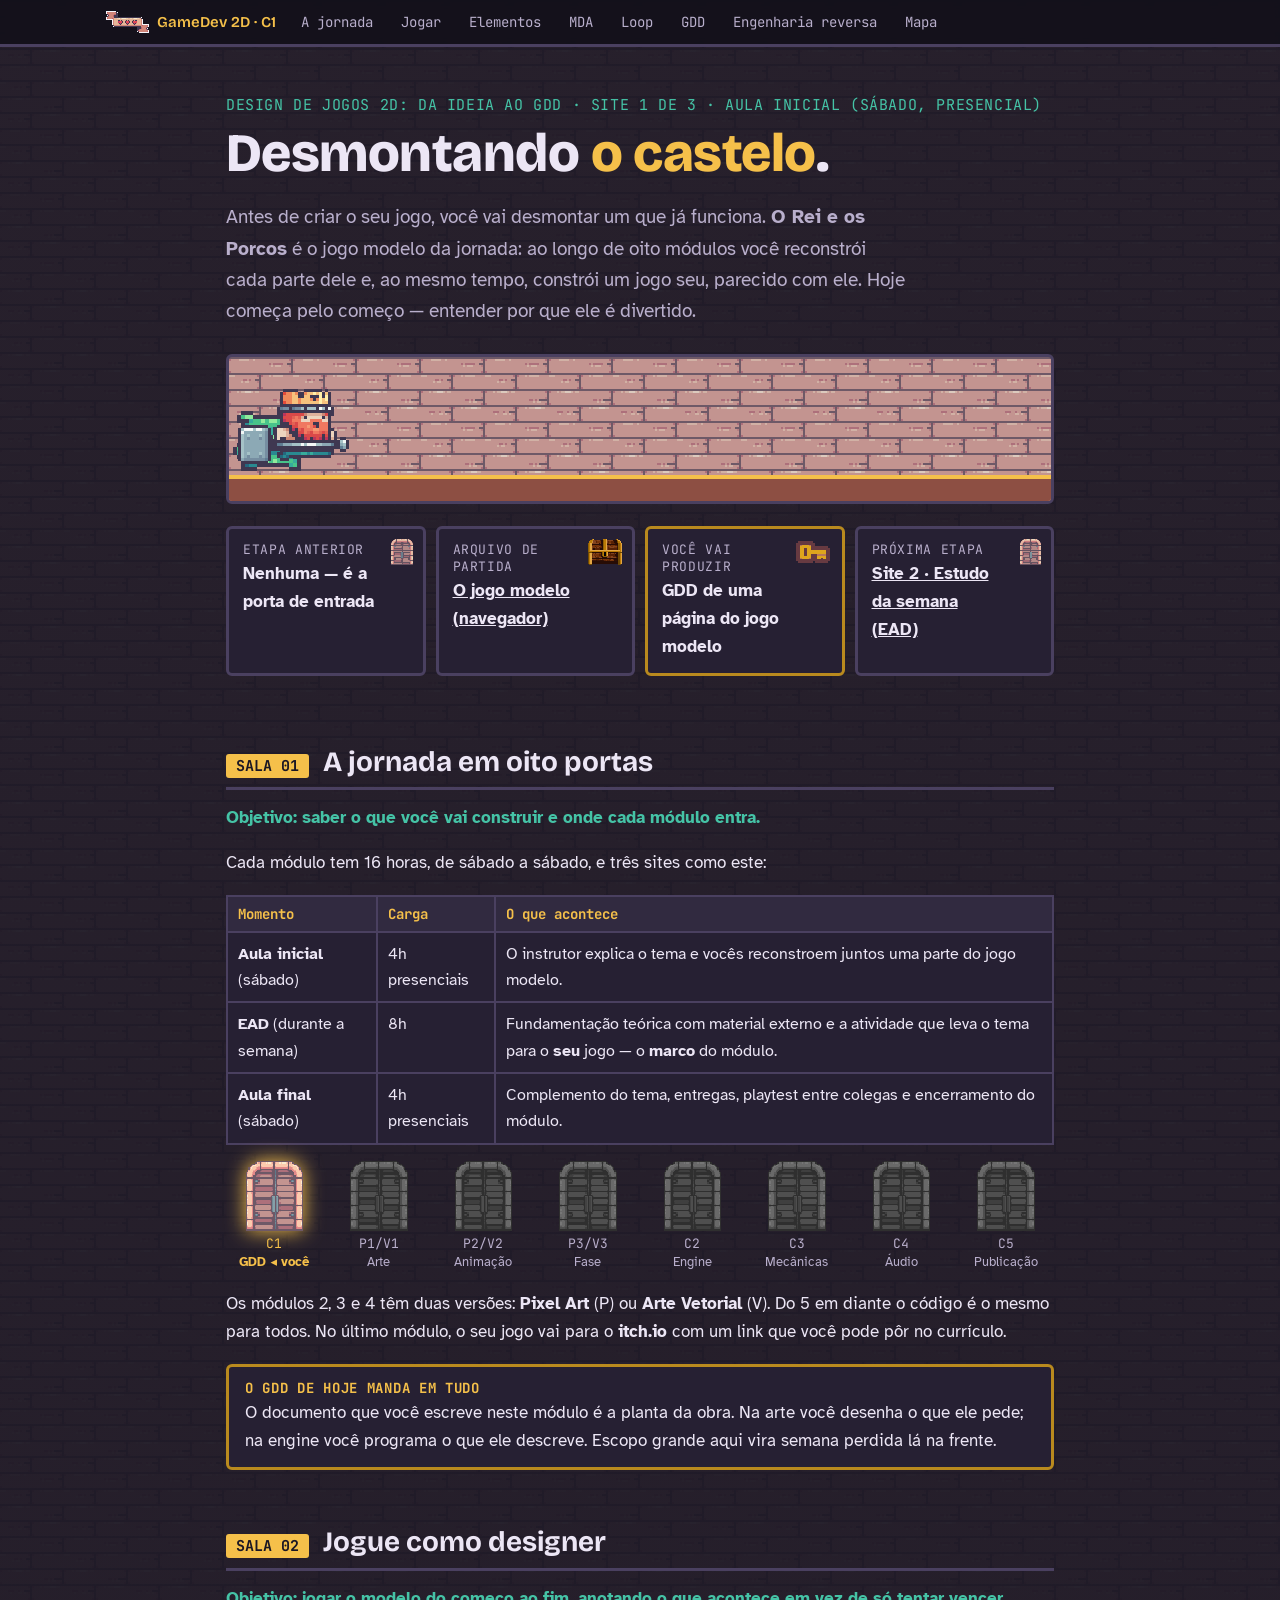
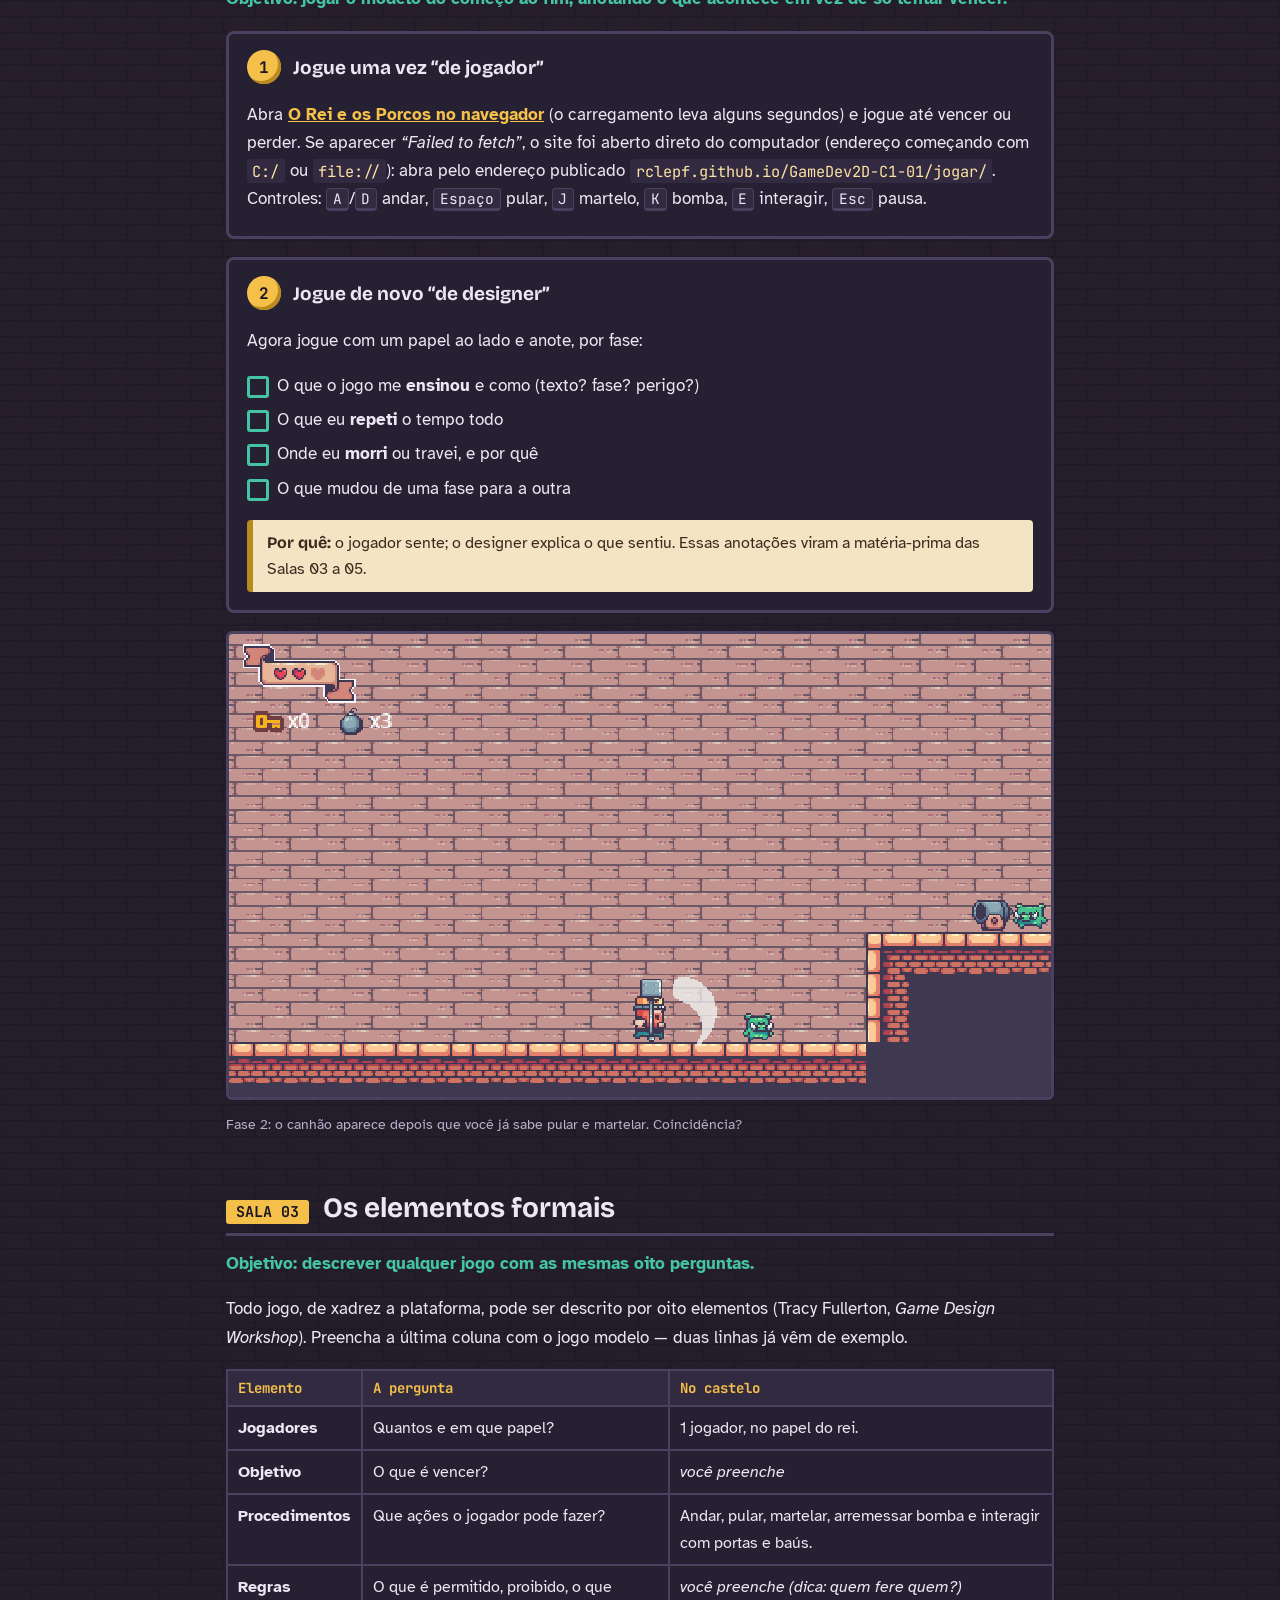
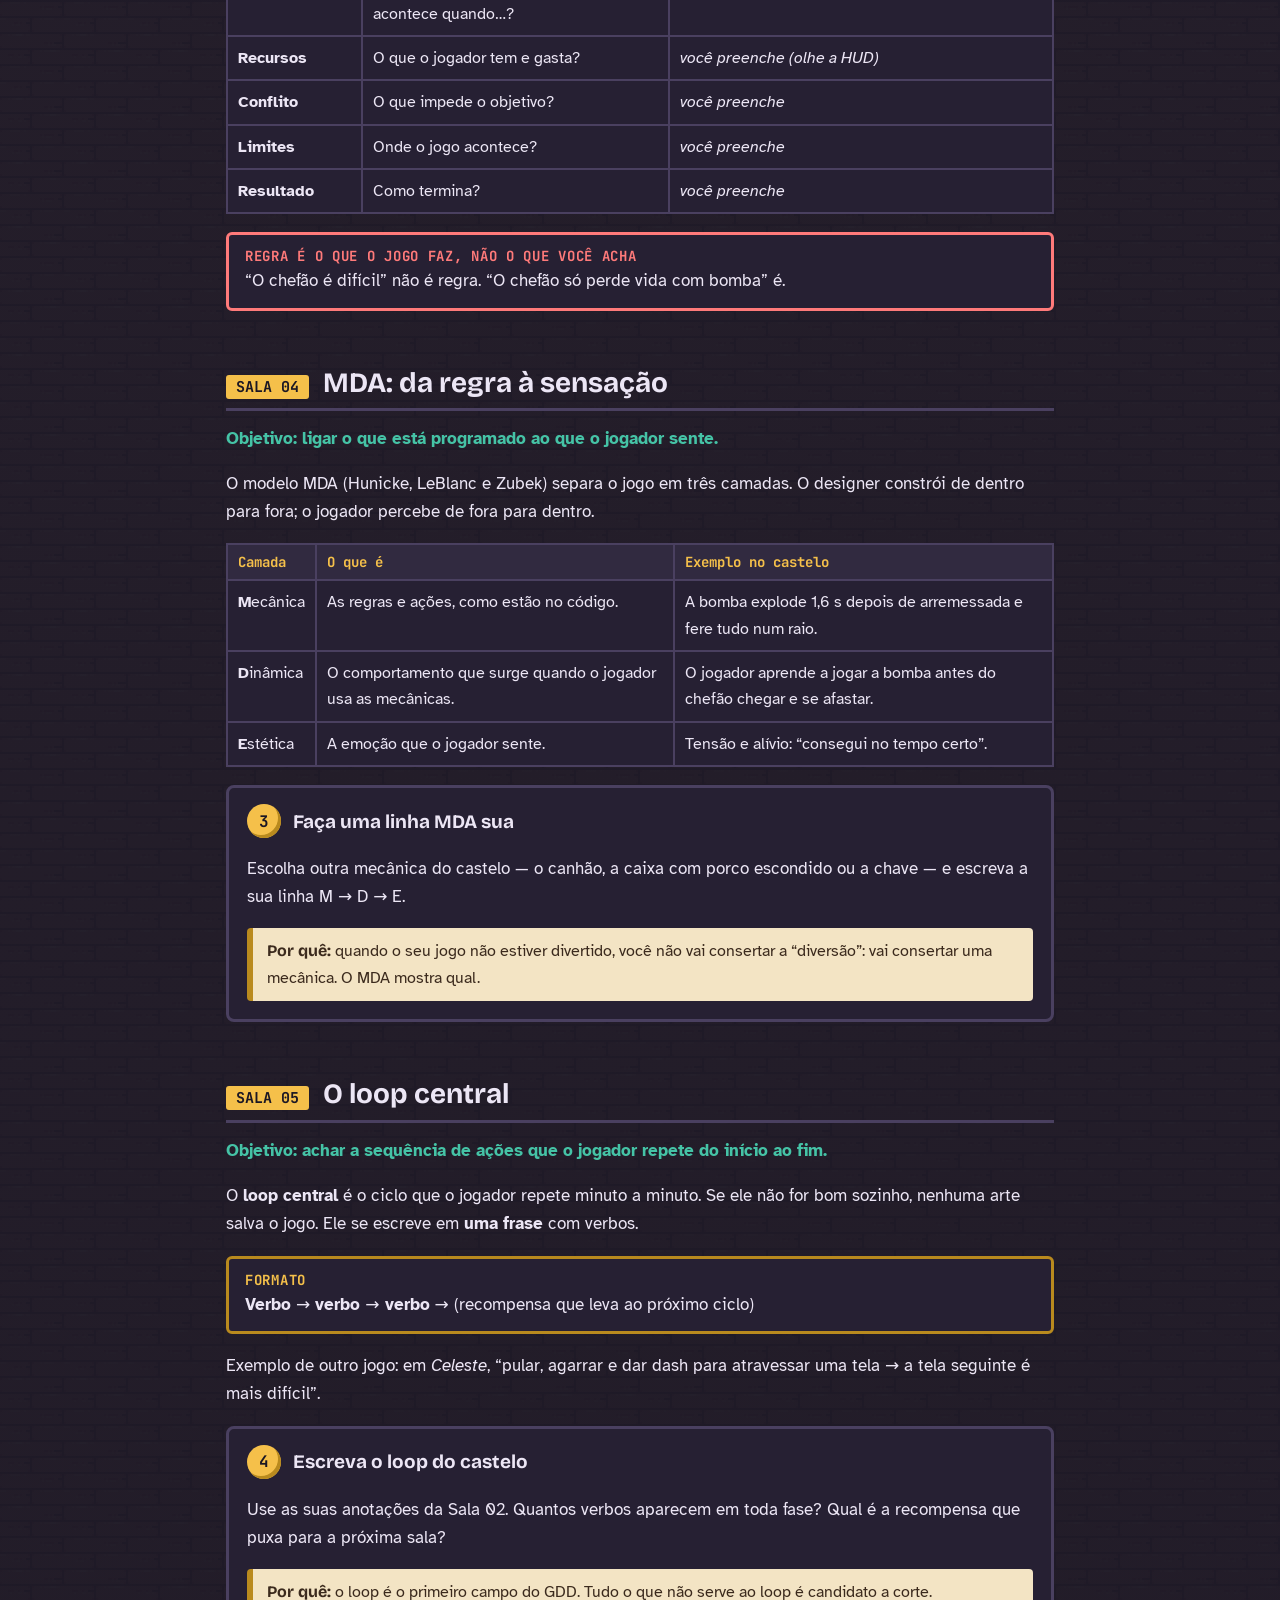
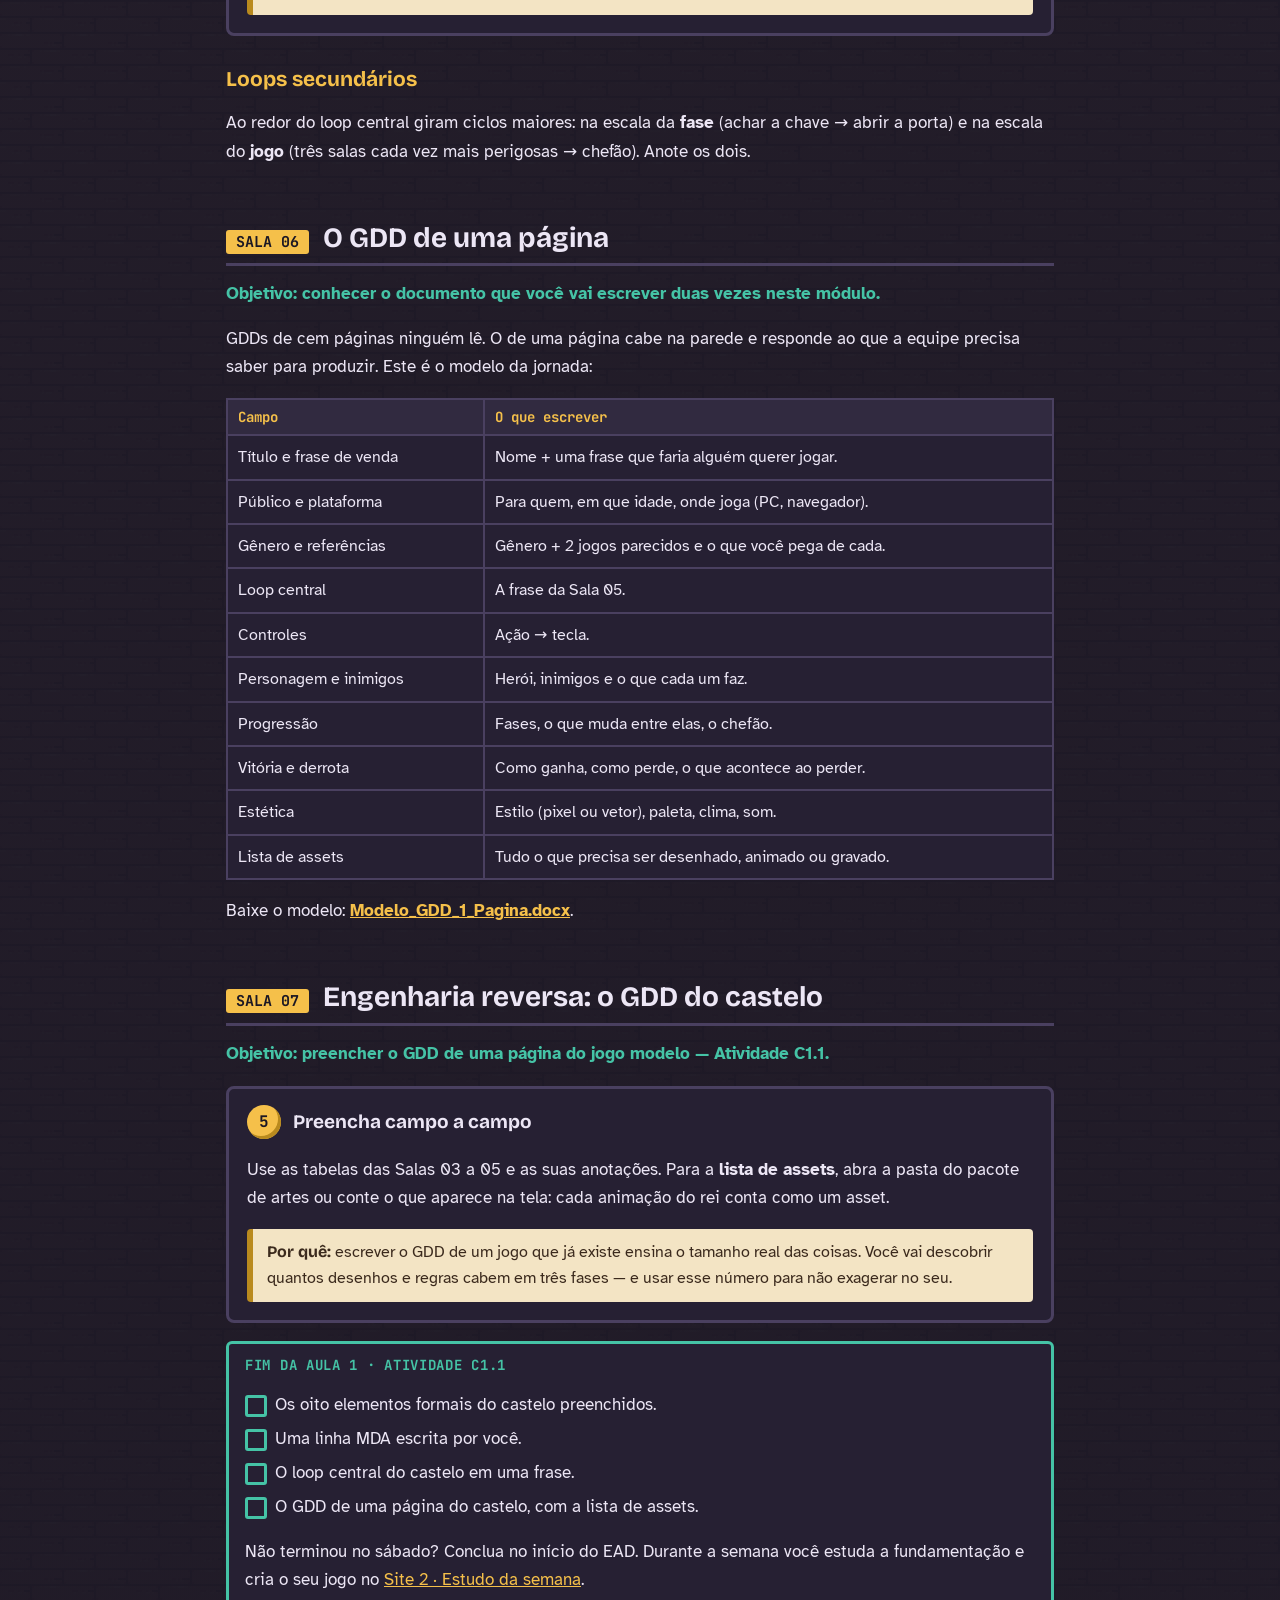
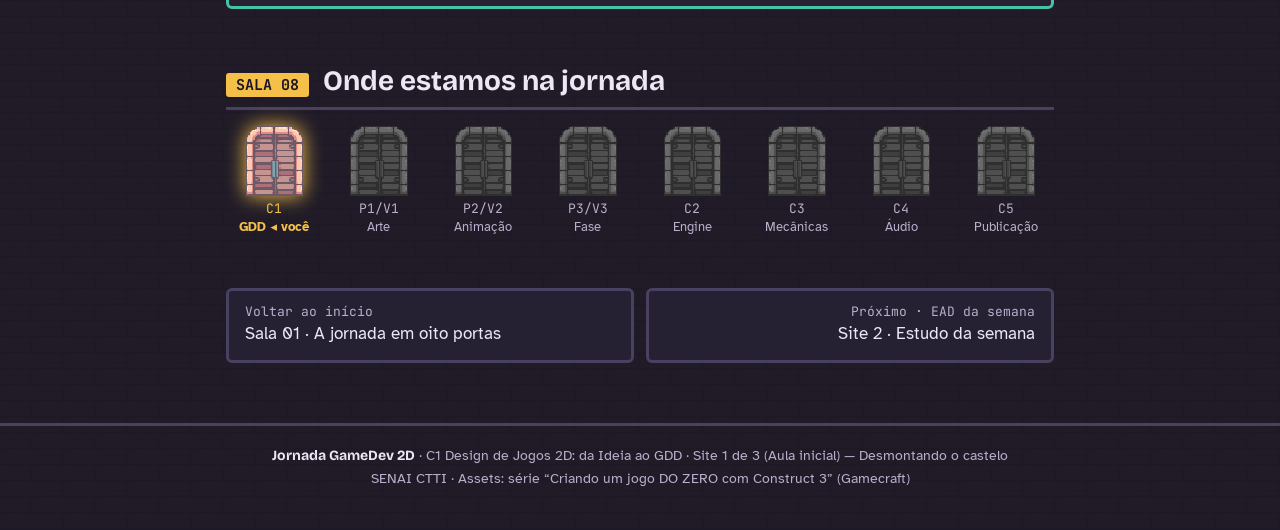
==== commit 056030e3: "Update index.html" ====
--- a/index.html
+++ b/index.html
@@ -14,7 +14,7 @@
 <header class="hud"><div class="dentro">
   <span class="marca"><img src="img/vida.png" alt="">GameDev 2D · C1</span>
   <nav>
-    <a href="#sala1">A trilha</a><a href="#sala2">Jogar</a><a href="#sala3">Elementos</a><a href="#sala4">MDA</a>
+    <a href="#sala1">A jornada</a><a href="#sala2">Jogar</a><a href="#sala3">Elementos</a><a href="#sala4">MDA</a>
     <a href="#sala5">Loop</a><a href="#sala6">GDD</a><a href="#sala7">Engenharia reversa</a><a href="#sala8">Mapa</a>
   </nav>
 </div></header>
